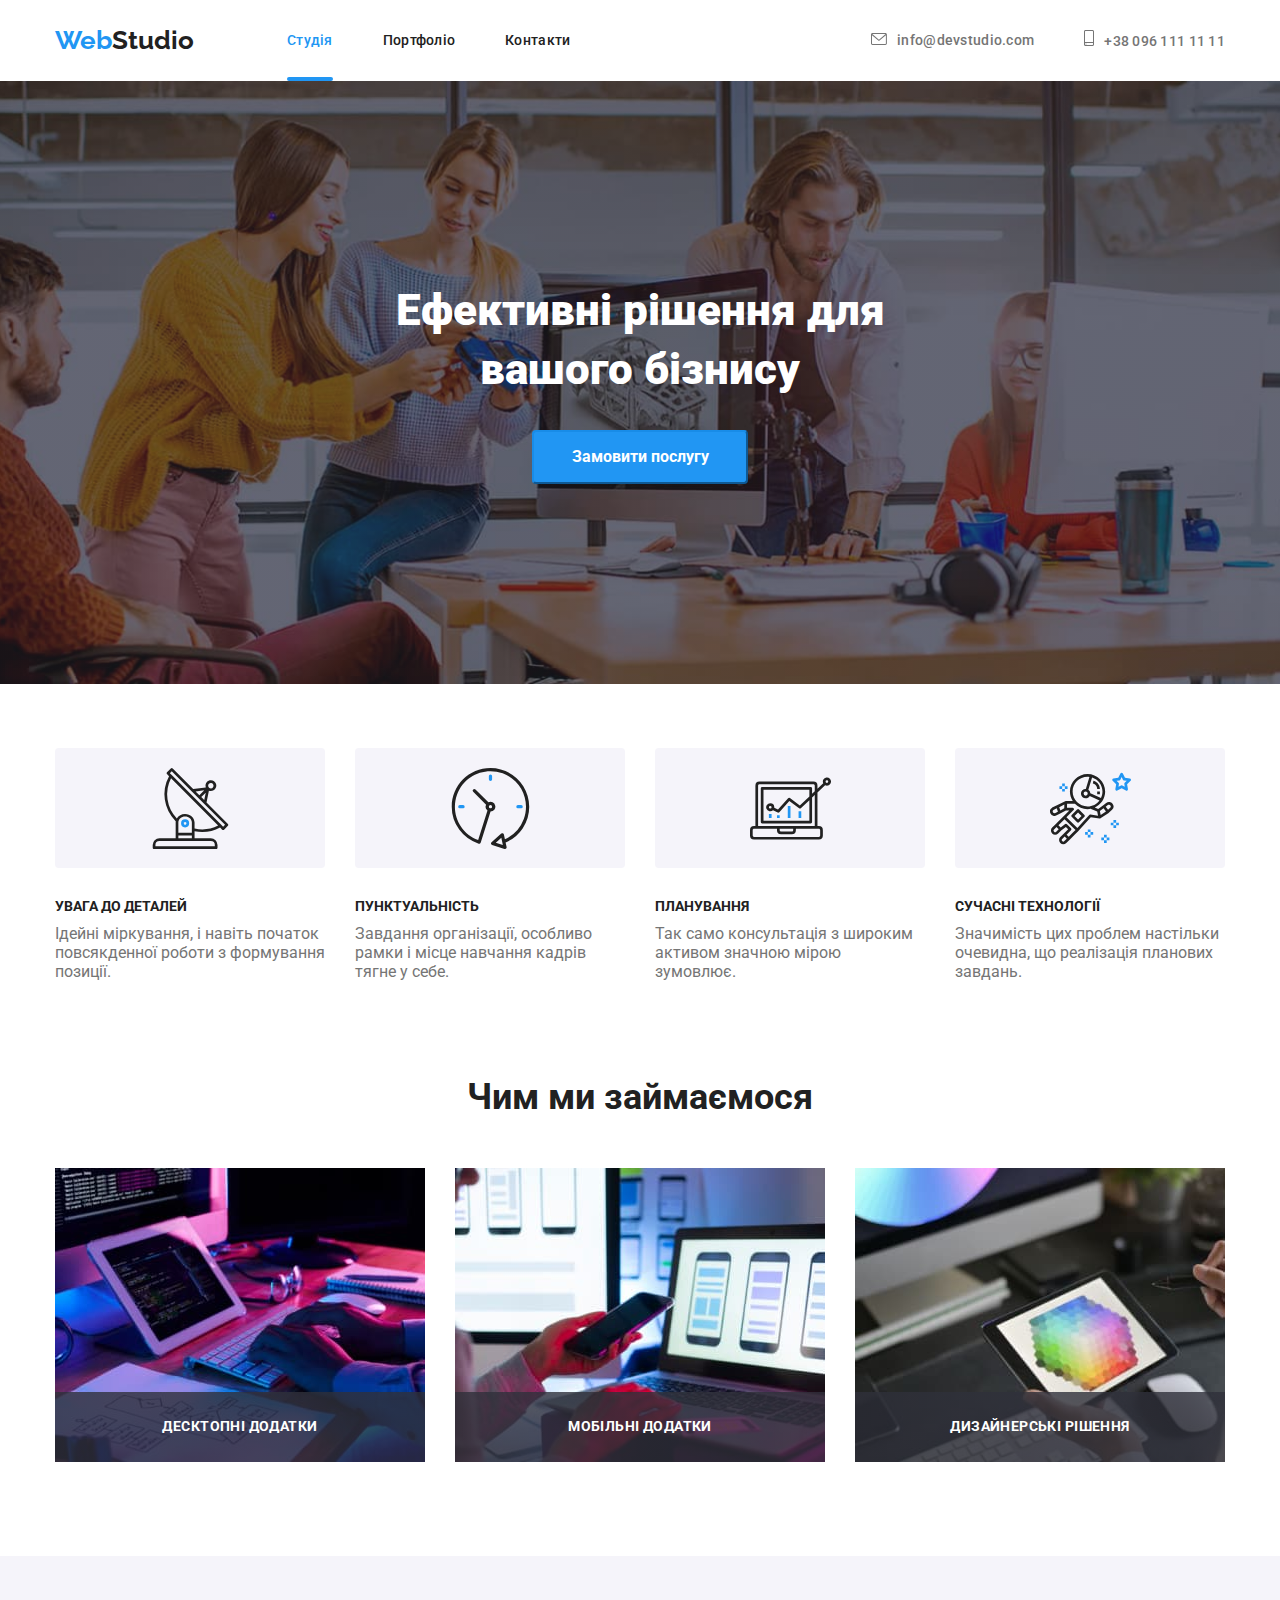
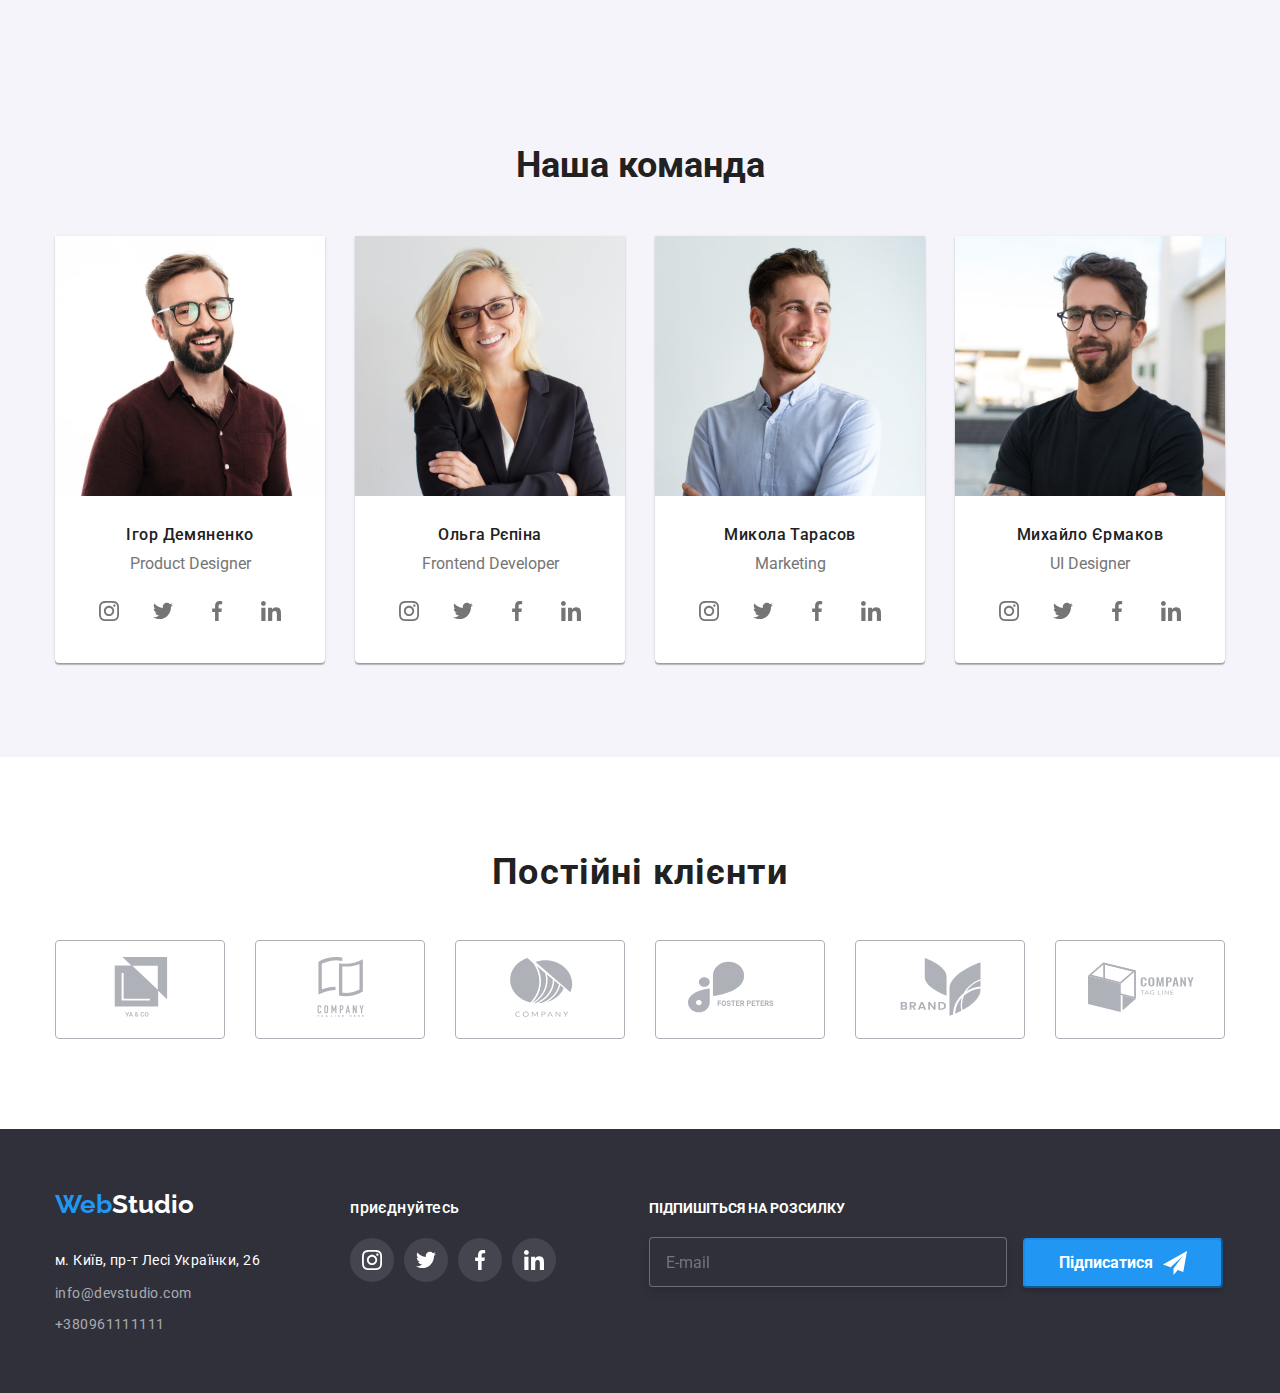
==== index.html @ 78e37d84 "1" ====
<!DOCTYPE html>
<html lang="uk">
<head>
    <meta charset="UTF-8">
    <meta http-equiv="X-UA-Compatible" content="IE=edge">
    <meta name="viewport" content="width=device-width, initial-scale=1.0">
    <title>Document</title>
    <link rel="preconnect" href="https://fonts.googleapis.com">
    <link rel="preconnect" href="https://fonts.gstatic.com" crossorigin>
    <link href="https://fonts.googleapis.com/css2?family=Oleo+Script&family=Raleway:wght@700&family=Roboto:wght@400;500;700;900&display=swap" rel="stylesheet">
    <link rel="stylesheet" href="https://cdnjs.cloudflare.com/ajax/libs/modern-normalize/1.1.0/modern-normalize.min.css">
    <link rel="stylesheet" href="./css/styls.css">
</head>
<body class="body">
    <!--шапка-->    
 <header class="header fonfoto">
     <div class="contarner menu-nav">
        <a href="" class="header-logo link"><span>Web</span>Studio</a>
          <nav class="header-nav">
                
                <ul class="site-nav list ">
                    <li class="item stik"><a href="./index.html" class="header-link link current">Студія</a></li>
                    <li class="item"><a href="./portfolio.html" class="header-link link">Портфоліо</a></li>
                    <li class="item"><a href="./contakte.html" class="header-link link">Контакти</a></li>
                </ul>
          </nav>
          <div class="cont-nav">
                <ul class="aute-nav list">
                    <li class="item"><a href="mailto:info@devstudio.com" class="header-link link">
                        <svg width="16" height="12" class="icons-mail">
                            <use href="./images/icons.svg#icon-list"></use>
                        </svg>info@devstudio.com</a>
                    </li>
                    <li class="item"><a href="tel:+380961111111" class="header-link link">
                        <svg width="10" height="16" class="icons-tel">
                            <use href="./images/icons.svg#icon-smartphone"></use>
                        </svg>+38 096 111 11 11</a>
                    </li>
                </ul> 
         </div>       
      </div> 
 </header>
 <main>
      <!-- hero -->  
     <section class="hero">
          <div class="contarner">    
                <h1 class="title-hero">Ефективні рішення для вашого бізнису</h1>
                <button type=button class="button" data-modal-open>Замовити послугу</button>
            </div>
             
     </section>    
        <!--особливості-->
     <section class="sectio-main">        
            <h2 class="feature-title">Особливості</h2>
            <div class="contarner">
             <ul class="cection list ">
                 <li class="section-wrap">      
                     <h3 class="title-main">УВАГА ДО ДЕТАЛЕЙ</h3>
                     <p class="pri-title">Ідейні міркування, і навіть початок повсякденної роботи з формування позиції.</p>
                 </li>
                 <li class="section-wrap">
                     <h3 class="title-main">ПУНКТУАЛЬНІСТЬ</h3>
                     <p class="pri-title">Завдання організації, особливо рамки і місце навчання кадрів тягне у себе.</p>
                 </li>
                 <li class="section-wrap">
                     <h3 class="title-main">ПЛАНУВАННЯ</h3>
                     <p class="pri-title">Так само консультація з широким активом значною мірою зумовлює.</p>
                 </li>
                  <li class="section-wrap">
                      <h3 class="title-main">СУЧАСНІ ТЕХНОЛОГІЇ</h3>
                      <p class="pri-title">Значимість цих проблем настільки очевидна, що реалізація планових завдань.</p>
                 </li>   
             </ul>
         </div>
      </section> 
        <!--чим ми займаємось--> 
     <section class="section-foto">
          <div class="contarner">
             <h2 class="section-title">Чим ми займаємося</h2>
                <ul class="list-ebayt list"> 
                    <li class="ebayt-foto"><img src="./images/img_5.jpg" alt="foto" width="370">
                        <div class="ebayt-cart">                    
                            <div class="label">
                                <p>Десктопні додатки</p>
                            </div> 
                        </div>                
                    </li> 
                    <li class="ebayt-foto"><img src="./images/img_6.jpg" alt="foto" width="370">
                        <div class="ebayt-cart">   
                            <div class="label">
                                <p>Мобільні додатки</p>
                            </div>
                        </div> 
                    </li> 
                    <li class="ebayt-foto"><img src="./images/img_7.jpg" alt="foto" width="370"> 
                        <div class="ebayt-cart">  
                            <div class="label">
                                <p>Дизайнерські рішення</p>
                            </div>
                        </div> 
                    </li>
                </ul>
            </div>      
     </section>
        <!--наша команда-->
     <section class="team">
         <div class="contarner">
               <h2 class="team-title">Наша команда</h2>   
               <ul class="team-list list">
                  <li class="team-cart">
                      <img src="./images/img_4.jpg" alt="foto" width="270">
                      <h3 class="title cart">Ігор Демяненко</h3>
                      <p lang="en" class="pro-title prof">Product Designer</p>
                      <ul class="timse-soc-list">
                            <li class="timse-soc-items">
                                <a href="#" class="timse-soc-link">
                                    <svg width="20" height="20" class="team-soc-icons">
                                     <use href="./images/icons.svg#icon-instagram"></use></svg>
                                </a>
                            </li>
                            <li class="timse-soc-items"><a href="#" class="timse-soc-link">
                                <svg width="20" height="20" class="team-soc-icons">
                                    <use href="./images/icons.svg#icon-twitter"></use>
                                  </svg>
                                 </a>
                           </li>
                            <li class="timse-soc-items"><a href="#" class="timse-soc-link link">
                                <svg width="20" height="20"
                                class="team-soc-icons">
                                    <use href="./images/icons.svg#icon-facebook"></use>
                                </svg>
                            </a></li>
                            <li class="timse-soc-items"><a href="#" class="timse-soc-link link">
                                <svg width="20" height="20"
                                class="team-soc-icons">
                                    <use href="./images/icons.svg#icon-linkedin"></use>
                                </svg>
                            </a></li>
                      </ul>
                  </li>
                   <li class="team-cart">
                       <img src="./images/img_1.jpg " alt="foto" width="270">
                       <h3 class="title cart">Ольга Рєпіна</h3>
                       <p lang="en" class="pro-title prof">Frontend Developer</p>
                       <ul class="timse-soc-list list">
                            <li class="timse-soc-items"><a href="#" class="timse-soc-link link">
                                <svg width="20" height="20" class="team-soc-icons">
                                    <use href="./images/icons.svg#icon-instagram"></use>
                                </svg>
                            </a></li>
                            <li class="timse-soc-items"><a href="#" class="timse-soc-link link">
                                <svg width="20" height="20" class="team-soc-icons">
                                    <use href="./images/icons.svg#icon-twitter"></use>
                                </svg>
                            </a></li>
                            <li class="timse-soc-items"><a href="#" class="timse-soc-link link">
                                <svg width="20" height="20" class="team-soc-icons">
                                    <use href="./images/icons.svg#icon-facebook"></use>
                                </svg>
                            </a></li>
                            <li class="timse-soc-items"><a href="#" class="timse-soc-link link">
                                <svg width="20" height="20" class="team-soc-icons">
                                    <use href="./images/icons.svg#icon-linkedin"></use>
                                </svg>
                            </a></li>
                       </ul> 
                    </li>
                   <li class="team-cart">
                       <img src="./images/img_2.jpg" alt="foto" width="270">
                       <h3 class="title cart">Микола Тарасов</h3>
                       <p lang="en" class="pro-title prof">Marketing</p>
                       <ul class="timse-soc-list list">
                            <li class="timse-soc-items">
                                <a href="#" class="timse-soc-link link">
                                    <svg width="20" height="20" class="team-soc-icons">
                                        <use href="./images/icons.svg#icon-instagram"></use>
                                   </svg>
                               </a>
                            </li>
                            <li class="timse-soc-items"><a href="#" class="timse-soc-link link">
                                <svg width="20" height="20" class="team-soc-icons">
                                    <use href="./images/icons.svg#icon-twitter"></use>
                                </svg>
                            </a></li>
                            <li class="timse-soc-items"><a href="#" class="timse-soc-link link">
                                <svg width="20" height="20" class="team-soc-icons">
                                    <use href="./images/icons.svg#icon-facebook"></use>
                                </svg>
                            </a></li>
                            <li class="timse-soc-items"><a href="#" class="timse-soc-link link">
                                <svg width="20" height="20" class="team-soc-icons">
                                    <use href="./images/icons.svg#icon-linkedin"></use>
                                </svg>
                            </a></li>
                       </ul>
                   </li>   
                   <li class="team-cart">
                       <img src="./images/img_3.jpg " alt="foto" width="270">
                       <h3 class="title cart">Михайло Єрмаков</h3>
                       <p lang="en" class="pro-title prof">UI Designer</p>
                       <ul class="timse-soc-list list">
                            <li class="timse-soc-items"><a href="#" class="timse-soc-link link">
                                <svg width="20" height="20" class="team-soc-icons">
                                    <use href="./images/icons.svg#icon-instagram"></use>
                                </svg>
                            </a></li>
                            <li class="timse-soc-items"><a href="#" class="timse-soc-link link">
                                <svg width="20" height="20" class="team-soc-icons">
                                    <use href="./images/icons.svg#icon-twitter"></use>
                                </svg>
                            </a></li>
                            <li class="timse-soc-items"><a href="#" class="timse-soc-link link">
                                <svg width="20" height="20" class="team-soc-icons">
                                    <use href="./images/icons.svg#icon-facebook"></use>
                                </svg>
                            </a></li>
                            <li class="timse-soc-items">
                                <a href="#" class="timse-soc-link link">
                                   <svg width="20" height="20" class="team-soc-icons">
                                        <use href="./images/icons.svg#icon-linkedin"></use>
                                   </svg>
                                </a>
                            </li>
                        </ul> 
                    </li> 
                </ul> 
            </div>
        </section>
        <section class="kleinc">      
            <div class="contarner"> 
               <h2 class="post-title-klains">Постійні клієнти</h2> 
                <ul class="client-logo">              
                        <li class="kleinc-list">
                          <a href="#" class="kleinc-logo link">
                              <svg width="41" height="47" class="klent-foto">
                                  <use href="./images/icons.svg#icon-group_yandco"></use>
                              </svg>
                          </a>
                      </li>                         
                     <li class="kleinc-list">
                            <a href="" class="kleinc-logo link">
                                <svg width="40" height="52" class="klent-foto">
                                    <use href="./images/icons.svg#icon-group_company"></use>
                                </svg>
                            </a>
                        </li>                  
                    <li class="kleinc-list">
                           <a href="" class="kleinc-logo link">
                               <svg width="44" height="42" class="klent-foto">
                                   <use href="./images/icons.svg#icon-group_compa"></use>
                               </svg>
                           </a>
                       </li>          
                     <li class="kleinc-list">
                            <a href="" class="kleinc-logo link">
                                <svg width="85" height="41" class="klent-foto">
                                    <use href="./images/icons.svg#icon-group_peters"></use>
                                </svg>
                            </a>
                        </li>              
                     <li class="kleinc-list">
                            <a href="" class="kleinc-logo link">
                                <svg width="63" height="46" class="klent-foto">
                                    <use href="./images/icons.svg#icon-group_brand"></use>
                                </svg>
                            </a>
                        </li>              
                      <li class="kleinc-list">
                            <a href="" class="kleinc-logo link">
                              <svg width="94" height="44" class="klent-foto">
                                 <use href="./images/icons.svg#icon-group_tag"></use>
                              </svg>
                            </a>
                    </li>                 
              </ul>
          </div>
      </section>
     
    </main>
 <!--футер-->    
        <footer class="aside">
            <div class="contarner footer-icon-box"> 
                <div class="info-address"> 
                  <a href="" class="aside-logo link"><span>Web</span><span class="studio">Studio</span></a>
                 <address class="info">         
                       <p lang="uk" class="aside-text">м. Київ, пр-т Лесі Українки, 26</p> 
                       <ul class="begin-nav list">   
                         <li class="footr-eml"><a href="mailto:info@devstudio.com" class="asad link">info@devstudio.com</a></li>
                         <li class="footer-tel"><a href="tel:+380961111111" class="asad link">+380961111111</a></li>                    
                        </ul> 
                     </address>              
              </div> 
                 <div class="footr-soc-box">
                     <h3 class="footr-title">приєднуйтесь</h3>
                     <ul class="footr-soc-list">
                          <li class="footr-soc-items"><a href="#" class="footr-soc-link link">
                              <svg width="20" height="20" class="footr-soc-icons">
                                 <use href="./images/icons.svg#icon-instagram"></use>
                             </svg>
                         </a></li>
                         <li class="footr-soc-items"><a href="#" class="footr-soc-link link">
                                 <svg width="20" height="20" class="footr-soc-icons">
                               <use href="./images/icons.svg#icon-twitter"></use>
                              </svg>
                         </a></li>
                         <li class="footr-soc-items"><a href="#" class="footr-soc-link link">
                             <svg width="20" height="20" class="footr-soc-icons">
                                 <use href="./images/icons.svg#icon-facebook"></use>
                             </svg>
                         </a></li>
                         <li class="footr-soc-items"><a href="#" class="footr-soc-link link">
                            <svg width="20" height="20" class="footr-soc-icons">
                                 <use href="./images/icons.svg#icon-linkedin"></use>
                             </svg>
                         </a></li>
                     </ul>    
                 </div>
                 <div class="footr-form">
                    <h3 class="footr-form-title">Підпишіться на розсилку</h3>       
                        <form>
                            <input class="form-input-footr" type="email" name="email" placeholder="E-mail">
                            <button class="sub-form-footr" type="submit">Підписатися
                                <svg width="24" height="24" class="modal-footr">
                                    <use href="./images/icons.svg#icon-icon-send"></use>
                                </svg>
                            </button>
                        </form>
                 </div>                
            </div>
        </footer>
        <div class="backdrop is-hidden" data-modal>
            <div class="modal">
                <button class="modal-but" data-modal-close >
                    <svg width="18" height="18" class="modal-of">
                        <use href="./images/icons.svg#icon-close-black"></use>
                    </svg>
                </button>
                 <h2 class="form-title">Залиште свої дані, ми вам передзвонимо</h2> 
                <form class="form">
                    <!-- <div class="forma"> -->
                    <div class="form-field">
                        <label for="neme" class="form-label">Ім'я</label>
                        <input class="form-input" type="text" name="user-nem" id="neme">
                        <svg width="18" height="18" class="modal-form">
                            <use href="./images/icons.svg#icon-person-black-18dp-1"></use>
                        </svg>
                    </div>
                    <div class="form-field">   
                        <label for="fone" class="form-label">Тклефон</label>
                        <input class="form-input" type="tel" name="tel" id="fone">
                        <svg width="18" height="18" class="modal-form">
                            <use href="./images/icons.svg#icon-phone-black-18dp-1-1"></use>
                        </svg>
                    </div>
                    <div class="form-field">                
                        <label for="gmail" class="form-label">Пошта</label>
                        <input class="form-input" type="email" name="tel" id="gmail">
                        <svg width="18" height="18" class="modal-form">
                            <use href="./images/icons.svg#icon-list"></use>
                        </svg>
                    </div>
                    <div class="form-field">
                        <label class="form-coment" for="comment">Коментар</label>
                        <textarea class="textar" name="comment" id="comment" placeholder="Введіть текст" rows="6"></textarea>
                    </div>
                    <div class="form-chek">
                        <label class="form-dok" for="form-dok">
                            <input class="checkbox" type="checkbox" name="tops" value="form-dok"id="form-dok">
                            <svg width="16" height="15" class="modal-chek">
                                <use href="./images/icons.svg#icon-Vector">
                            </svg>
                            Погоджуюся з розсилкою та приймаю<a href="#" class="contrakte">Умови договору</a>
                        </label> 
                    </div>
                    <button class="bat-form" type="submit">Відправити</button>
                </form>                        
            </div>
        </div>    
      <script src="./js/modal.js"></script> 
</body>
</html>
---- css/styls.css ----
/* основний колір тексту color: #212121;
 */
/* не основний колір тексту color: #757575; */
/* колір тексту в шапці color: #FFFFFF; */
/* колір фону background: #F5F5F5; */
/* колір ефекту color: #2196F3;
 */
/* колір фону хедер і футер background: #2F303A; */
/* боді */
html {
  box-sizing: border-box;
}
*,
*::before,
*::after {
  box-sizing: inherit;
}

p,
h1,
h2,
h3,
h4,
h5,
h6 {
  margin: 0px;
}

textarea {
  resize: none;
}

img {
  display: block;
}

a {
  text-decoration: none;
}

ul {
  list-style: none;
  padding-left: 0px;
  margin: 0px;
}

.contarner {
  width: 1200px;
  padding: 0px 15px;
  margin: 0 auto;
}

:root {
  --boxs-hedo-colorone: 0px 1px 1px rgba(0, 0, 0, 0.12),
    0px 4px 4px rgba(0, 0, 0, 0.06), 1px 4px 6px rgba(0, 0, 0, 0.16);
  --cart-fon-color: #eeeeee;
  --line-heder-color: #ececec;
  --primary-text-color: #757575;
  --titl-text-color: #212121;
  --fon-section-color: #2f303a;
  --accent-color: #2196f3;
  --bt-accent-color: #188ce8;
  --futer-text-color: #ffffff;
  --fon-body-color: #ffffff;
  --tem-fon-color: #f5f4fa;
  --hero-fon-color: #ffffff;
  --futer-link-color: rgba(255, 255, 255, 0.6);
  --box-shadow-color: 0px 3px 1px rgba(0, 0, 0, 0.1),
    0px 1px 2px rgba(0, 0, 0, 0.08), 0px 2px 2px rgba(0, 0, 0, 0.12);
  --button-title-color: 0px 4px 4px rgba(0, 0, 0, 0.15);
}

body {
  font-family: "Roboto", "Raleway", Arial, Helvetica, sans-serif;
  background-color: var(--fon-body-color);
  color: var(--primary-text-color);
}

/* хедер mein-nav--------------*/

.header .fonfoto {
  border: 1px solid #ececec;
}
/* logo */

.header-logo.link {
  margin-right: 93px;
  font-family: "Raleway";
  font-weight: 700;
  font-size: 26px;
  line-height: 1.2;
  color: var(--titl-text-color);
  align-items: center;
  margin-top: 25px;
  margin-bottom: 24px;
}

span {
  color: var(--accent-color);
}

.header > .contarner {
  display: flex;
  justify-content: center;
  align-items: center;
}

.header-nav {
  display: flex;
  justify-content: center;
  align-items: center;
}

.header-link.link {
  display: block;
  font-style: normal;
  text-align: center;
  font-weight: 500;
  font-size: 14px;
  line-height: 1.33;
  letter-spacing: 0.02em;
  color: var(--titl-text-color);
  align-items: center;
}

.header.portfo {
  background-color: #ffffff;
  border-bottom: 1px solid #ececec;
}

/* site nav */

.site-nav.list {
  display: flex;
}

.site-nav .item {
  padding-top: 31px;
  padding-bottom: 31px;
  position: relative;
}

.site-nav .item + .item {
  margin-left: 50px;
}

.site-nav .link {
  color: var(--titl-text-color);
  transition: color 250ms cubic-bezier(0.4, 0, 0.2, 1);
}

.site-nav .link:hover,
.site-nav .link:focus {
  color: var(--accent-color);
}

.site-nav.list .link.current {
  color: var(--accent-color);
}

.header-link.current::after {
  position: absolute;

  content: "";
  width: 100%;

  height: 4px;
  left: 0;
  bottom: 0;
  border-radius: 2px;
  background: var(--accent-color);
  /* margin-bottom: -30px; */
}

.menu-nav .aute-nav {
  display: flex;
  align-items: center;
}

.cont-nav {
  display: flex;
  margin-left: auto;
}

.aute-nav .item {
  display: block;
}

.aute-nav.list .item + .item {
  margin-left: 50px;
}
.aute-nav .list {
  display: flex;
  justify-content: center;
  align-items: center;
}

.icons-mail,
.icons-tel {
  fill: currentColor;
  margin-right: 10px;
}

.aute-nav .link {
  color: var(--primary-text-color);
  transition: color 250ms cubic-bezier(0.4, 0, 0.2, 1);
}
.aute-nav .link:hover,
.aute-nav .link:focus {
  color: var(--accent-color);
}

/* hero */
.hero {
  text-align: center;
  background-image: linear-gradient(
      to right,
      rgba(47, 48, 58, 0.4),
      rgba(47, 48, 58, 0.4)
    ),
    url("../images/img_fon.jpg");
  background-repeat: no-repeat;
  background-position: center;
  background-size: cover;
  background-color: #c4c4c4;

  max-width: 1600px;
  margin: 0px auto;
}
/* модальне вікно */
.backdrop {
  position: fixed;
  top: 0;
  left: 0;
  width: 100%;
  height: 100%;
  background-color: rgba(0, 0, 0, 0.2);
  transition: 250ms cubic-bezier(0.4, 0, 0.2, 1);
}
.backdrop.is-hidden {
  opacity: 0;
  visibility: hidden;
  pointer-events: none;
  transition: 250ms cubic-bezier(0.4, 0, 0.2, 1);
}

.modal-but {
  display: flex;
  align-items: center;
  justify-content: center;
  width: 30px;
  height: 30px;
  left: 0;
  right: 0;

  margin-top: 14px;
  margin-right: 14px;
  margin-left: auto;
  border: 1px solid #afb1b8;
  border-radius: 50%;
  cursor: pointer;
  background-color: #ffffff;
  padding: 0;
  transition: background 250ms cubic-bezier(0.4, 0, 0.2, 1),
    border 250ms cubic-bezier(0.4, 0, 0.2, 1),
    fill 250ms cubic-bezier(0.4, 0, 0.2, 1);
}

.modal-but:hover .modal-of {
  fill: #188ce8;
}

.modal {
  position: absolute;
  top: 50%;
  left: 50%;
  transform: translate(-50%, -50%) scale(1) rotate(0);
  width: 530px;
  height: 580px;
  background: #ffffff;
  box-shadow: 0px 1px 3px rgba(0, 0, 0, 0.12), 0px 1px 1px rgba(0, 0, 0, 0.14),
    0px 2px 1px rgba(0, 0, 0, 0.2);
  border-radius: 4px;
  transition: transform 250ms cubic-bezier(0.4, 0, 0.2, 1);
}

.backdrop.is-hidden .modal {
  transform: translate(-50%, -50%) scale(0) rotate(180deg);
  transition: transform 250ms cubic-bezier(0.4, 0, 0.2, 1);
}

.hero-main {
  display: inline-block;
  text-align: center;
}

.title-hero {
  margin: auto;
  max-width: 500px;
  padding-top: 200px;
  margin-bottom: 30px;
  font-weight: 900;
  font-size: 44px;
  line-height: 1.36;
  text-align: center;
  color: var(--futer-text-color);
}

.hero .button {
  padding: 10px 32px;
  display: inline-block;
  margin: 0 auto;
  margin-bottom: 200px;
  min-width: 216px;

  font-family: inherit;
  font-weight: 700;
  font-size: 16px;
  line-height: 1.88;

  cursor: pointer;
  background: var(--accent-color);

  border-radius: 4px;
  border-color: var(--bt-accent-color);
  color: var(--fon-body-color);
  transition: background-color 250ms cubic-bezier(0.4, 0, 0.2, 1),
    color 250ms cubic-bezier(0.4, 0, 0.2, 1);
}

.hero .button:hover,
.hero .button:focus {
  background: var(--bt-accent-color);
  border: 2px solid var(--bt-accent-color);
  box-shadow: var(--button-title-color);
}

/* форма модального вікна */

.form-title {
  font-family: "Roboto";
  font-style: normal;
  font-weight: 700;
  font-size: 20px;
  line-height: 1.15;
  text-align: center;
  letter-spacing: 0.03em;
  margin-bottom: 12px;
  color: var(--titl-text-color);
}
.form {
  width: 448px;
  margin-left: auto;
  margin-right: auto;
  font-family: "Roboto";

  font-weight: 400;
  font-size: 12px;
  line-height: 1.16;
  letter-spacing: 0.01em;
  transition: 250ms cubic-bezier(0.4, 0, 0.2, 1);
}

.form-field {
  display: flex;
  flex-direction: column;
  position: relative;
}

.form-input {
  padding: 0;
  margin: 0;
  border: 1px solid rgba(33, 33, 33, 0.2);
  border-radius: 4px;
  outline: none;
  margin-bottom: 10px;
  padding: 12px 42px;
  margin-top: 4px;
}

.form-input:focus {
  border-color: #2196f3;
  transition: background-color 250ms cubic-bezier(0.4, 0, 0.2, 1),
    color 250ms cubic-bezier(0.4, 0, 0.2, 1);
}
.form-input:focus ~ .modal-form {
  fill: #188ce8;
}

.modal-form {
  position: absolute;
  left: 12px;
  bottom: 20px;
}

.form-coment {
  margin-bottom: 4px;
}

.textar {
  padding: 12px 16px;
  margin-bottom: 20px;
  font-family: "Roboto";
  font-style: normal;
  font-weight: 400;
  font-size: 12px;
  line-height: 1.16;
  letter-spacing: 0.01em;
  color: rgba(117, 117, 117, 0.5);
  border: 1px solid rgba(33, 33, 33, 0.2);
  border-radius: 4px;
  transition: background-color 250ms cubic-bezier(0.4, 0, 0.2, 1),
    color 250ms cubic-bezier(0.4, 0, 0.2, 1);
}

.textar:focus {
  outline: none;
  border-color: #188ce8;
}

.form-chek {
  margin-left: 10px;
  margin-bottom: 30px;
  text-align: center;
}

.checkbox {
  appearance: none;
  position: absolute;
  transition: background-color 250ms cubic-bezier(0.4, 0, 0.2, 1),
    color 250ms cubic-bezier(0.4, 0, 0.2, 1);
}

.checkbox:checked + .modal-chek {
  background-color: #188ce8;
  border-color: #188ce8;
  background-origin: content-box;
}

.modal-chek {
  border: 2px solid #212121;
  border-radius: 2px;
  background-color: #ffffff;
  margin-right: 7px;
}

.form-dok {
  display: flex;
  margin: 0 auto;
  align-items: center;
  justify-content: center;
  font-size: 14px;
  line-height: 1.71;
  letter-spacing: 0.03em;
  color: #757575;
}

.bat-form {
  align-items: center;
  font-family: "Roboto";
  font-style: normal;
  font-weight: 700;
  font-size: 16px;
  line-height: 1.88;
  display: flex;
  align-items: center;
  text-align: center;
  letter-spacing: 0.06em;
  color: #ffffff;
  padding: 10px 52px;
  justify-content: center;
  margin: 0 auto;
  margin-bottom: 40px;
  background: #188ce8;
  border-radius: 4px;
  border: none;
  transition: background-color 250ms cubic-bezier(0.4, 0, 0.2, 1),
    color 250ms cubic-bezier(0.4, 0, 0.2, 1);
}

.contrakte {
  font-family: "Roboto";
  font-style: normal;
  font-weight: 400;
  font-size: 14px;
  line-height: 1.71;
  letter-spacing: 0.03em;
  text-decoration-line: underline;
  color: #2196f3;
  margin-left: 7px;
}

.bat-form:hover {
  cursor: pointer;
  background: #188ce8;
  box-shadow: 0px 4px 4px rgba(0, 0, 0, 0.15);
  border-radius: 4px;
  border: 1px solid #188ce8;
}

/* main */

.sectio-main {
  padding-top: 64px;
  padding-bottom: 94px;
}

.cection.list {
  display: flex;

  background-color: #ffffff;
}

.section-wrap::before {
  display: block;
  content: "";
  height: 120px;
  width: 270px;
  background-size: 30%;
  background-repeat: no-repeat;
  background-position: center;
  background-color: #f5f4fa;
  border-radius: 4px;
}

.section-wrap:nth-child(1)::before {
  background-image: url(../images/antenna.svg);
}

.section-wrap:nth-child(2)::before {
  background-image: url(../images/clock.svg);
}

.section-wrap:nth-child(3)::before {
  background-image: url(../images/diagram.svg);
}

.section-wrap:nth-child(4)::before {
  background-image: url(../images/astronaut.svg);
}

.section-wrap:not(:last-child) {
  margin-right: 30px;
}

/* work */

.list-ebayt.list {
  display: flex;
  justify-content: center;
  align-items: center;
  margin-bottom: 94px;
}

.ebayt-foto:not(:last-child) {
  margin-right: 30px;
}

.ebayt-foto {
  width: calc((100%-60px) / 3);
}

.cection-foto {
  padding-bottom: 94px;
}
.ebayt-cart {
  position: relative;
}

.label {
  position: absolute;
  display: flex;
  content: "";
  align-items: center;
  justify-content: center;
  width: 370px;
  height: 70px;
  bottom: 0;
  left: 0;
  font-weight: 700;
  font-size: 14px;
  line-height: 1.14;
  text-align: center;
  letter-spacing: 0.03em;
  text-transform: uppercase;
  background-image: linear-gradient(
    to right,
    rgba(47, 48, 58, 0.8),
    rgba(47, 48, 58, 0.8)
  );
  color: #ffffff;
}

/* <!--наша команда--> */
/* team */

.team {
  background-color: #f5f4fa;
  padding-top: 94px;
  padding-bottom: 94px;
}

.team .team-list {
  display: flex;

  justify-content: center;
  align-items: center;
}

.team-cart:not(:last-child) {
  margin-right: 30px;
}

.team-cart {
  width: calc((100%-90px) / 4);
}

.team-cart {
  box-shadow: 0px 1px 3px rgba(0, 0, 0, 0.12), 0px 1px 1px rgba(0, 0, 0, 0.14),
    0px 2px 1px rgba(0, 0, 0, 0.2);
  border-radius: 0px 0px 4px 4px;
  background-color: #ffffff;
}
.cart {
  padding-top: 30px;
  margin-bottom: 10px;
}

.title.cart {
  display: flex;
  justify-content: center;
  align-items: center;
  font-style: normal;
  font-weight: 500;
  font-size: 16px;
  line-height: 1.18;
  letter-spacing: 0.03em;
}

.pro-title.prof {
  display: flex;
  justify-content: center;
  align-items: center;
  margin-bottom: 16px;
}

/* tiams soc */

.timse-soc-list {
  display: flex;
  justify-content: center;
  align-items: center;
  margin-bottom: 30px;
}

.timse-soc-items {
  width: 44px;
  height: 44px;
}
.pro-title.txt-pro {
  color: #757575;
}

.timse-soc-items:not(:last-child) {
  margin-right: 10px;
}

.timse-soc-link {
  display: flex;
  width: 100%;
  height: 100%;
  background-color: #ffffff;
  border-radius: 50%;
  justify-content: center;
  align-items: center;
  fill: #757575;
  transition: background-color 250ms cubic-bezier(0.4, 0, 0.2, 1),
    color 250ms cubic-bezier(0.4, 0, 0.2, 1),
    fill 250ms cubic-bezier(0.4, 0, 0.2, 1);
}

.timse-soc-icons {
  fill: currentColor;
}

.timse-soc-link:hover,
.timse-soc-link:focus {
  background-color: #2196f3;
  fill: var(--fon-body-color);
  transition: background-color 250ms cubic-bezier(0.4, 0, 0.2, 1),
    color 250ms cubic-bezier(0.4, 0, 0.2, 1),
    fill 250ms cubic-bezier(0.4, 0, 0.2, 1);
}

.timse-soc-items {
  background-position: center;
  display: block;
  justify-content: center;
  align-items: center;
}

.team-title {
  margin-top: 94px;
  margin-bottom: 50px;
  font-weight: 700;
  font-size: 36px;
  line-height: 1.17;
  text-align: center;
  color: var(--titl-text-color);
}

.section-title {
  margin-bottom: 50px;
  font-weight: 700;
  font-size: 36px;
  line-height: 1.17;
  text-align: center;
  color: var(--titl-text-color);
}

.title-main {
  display: block;
  margin-bottom: 10px;
  margin-top: 30px;
  font-weight: 700;
  font-size: 14px;
  line-height: 1.2;
  color: var(--titl-text-color);
  text-align: left;
  background-color: #ffffff;
}

.pri-title {
  display: block;
  font-weight: 400;
  font-size: 16px;
  line-height: 1.18;
  color: var(--primary-text-color);
  text-align: left;
}

/* footer */

.aside {
  background-color: var(--fon-section-color);
}

.aside-logo.link {
  font-family: "Raleway";
  font-weight: 700;
  font-size: 26px;
  line-height: 1.2;
  color: var(--futer-text-color);

  display: inline-block;
  margin-top: 60px;
  margin-bottom: 28px;
  text-align: center;
}

.info-address {
  display: inline-block;
  padding-bottom: 60px;
  padding-right: 20px;
}
.aside-text {
  font-family: "Roboto";
  font-style: normal;
  font-weight: 400;
  font-size: 14px;
  line-height: 16px;

  letter-spacing: 0.03em;

  color: rgba(255, 255, 255, 0.6);
  font-style: normal;
  font-weight: 400;
  font-size: 14px;
  line-height: 1.71;
  color: var(--futer-text-color);

  margin-bottom: 12px;
}
.footr-eml {
  margin-bottom: 12px;
}

.studio {
  color: var(--futer-text-color);
}
.title {
  font-weight: 700;
  font-size: 14px;
  line-height: 1.2;
  color: var(--titl-text-color);
  text-align: center;
}

.begin-nav .link {
  color: var(--futer-text-color);
}
.begin-nav .link:hover,
.begin-nav .link:focus {
  color: var(--accent-color);
}
.begin-nav .link {
  font-weight: 400;
  font-size: 14px;
  line-height: 1.14;
  color: var(--futer-link-color);
  font-family: "Roboto";
  font-style: normal;
  letter-spacing: 0.03em;
}

/* footr form */

.footr-form {
  margin-top: 72px;
  margin-left: 93px;
}

.footr-form-title {
  color: var(--futer-text-color);
  text-decoration: none;
  text-align: left;
  margin-bottom: 20px;
  font-family: "Roboto";
  font-style: normal;
  font-weight: 700;
  font-size: 14px;
  line-height: 1.14;
  text-transform: uppercase;
}

.form-input-footr {
  font-family: "Roboto";
  font-style: normal;
  font-weight: 400;
  font-size: 16px;
  line-height: 1.25;
  color: rgba(255, 255, 255, 0.6);
  width: 358px;
  height: 50px;
  background: #2f303a;
  border: 1px solid rgba(255, 255, 255, 0.3);
  filter: drop-shadow(0px 4px 4px rgba(0, 0, 0, 0.15));
  border-radius: 4px;
  padding-left: 16px;
  display: inline-flex;
  justify-content: center;
  align-items: center;
  outline: none;
  margin-right: 12px;
}

.sub-form-footr {
  width: 200px;
  height: 50px;
  background: var(--accent-color);
  box-shadow: 0px 4px 4px rgba(0, 0, 0, 0.15);
  border-radius: 4px;
  border-color: #188ce8;
  font-family: "Roboto";
  font-style: normal;
  font-weight: 700;
  font-size: 16px;
  line-height: 1.87;
  color: var(--futer-text-color);
  transition: background 250ms cubic-bezier(0.4, 0, 0.2, 1),
  color 250ms cubic-bezier(0.4, 0, 0.2, 1);
  display: inline-flex;
  align-items: center;
  justify-content: center;
  fill: var(--futer-text-color);
}

.modal-footr {
  width: 24px;
  height: 24px;
  margin-left: 10px;
}

/* /* peig portfolio  */

.butn-main {
  padding-top: 94px;
}

.list.portfolio {
  display: flex;
  justify-content: center;
  margin-bottom: 48px;
}

.list.portfolio .btn-list + .btn-list {
  margin-left: 8px;
}

/* buton in portfolio */

.button.listt {
  padding: 6px 22px;
  display: block;
  border: transparent;
  font-family: inherit;
  font-weight: 500;
  font-size: 16px;
  line-height: 1.62;
  cursor: pointer;
  color: var(--titl-text-color);
  background: var(--tem-fon-color);
  border-radius: 4px;
  transition: background-color 250ms cubic-bezier(0.4, 0, 0.2, 1),
    color 250ms cubic-bezier(0.4, 0, 0.2, 1);
}

.button.listt:hover,
.button.listt:focus {
  background: var(--accent-color);
  box-shadow: var(--box-shadow-color);
  border-radius: 4px;
}

/* особливості */

.feature-title {
  position: absolute;
  width: 1px;
  height: 1px;
  margin: -1px;
  border: 0;
  padding: 0;
  white-space: nowrap;
  clip-path: inset(100%);
  clip: rect(0 0 0 0);
  overflow: hidden;
}
/* .galeri-cart { */

.list.galeri {
  display: flex;
  flex-wrap: wrap;
  background-color: #ffffff;
  align-items: center;
}

.galeri-cart {
  width: 370px;
  background: #ffffff;
  margin-right: 30px;
  margin-bottom: 30px;
  box-shadow: var(--box-shadow-colorone);
  box-sizing: border-box;
}
.cart-border {
  background-color: #ffffff;
  border: 1px solid #eeeeee;
}



.galeri-cart.galeri-cart:nth-child(3n) {
  margin-right: 0;
}

.cart-img {
  display: block;
}
.cart-hado {
  text-decoration: none;
}



.galeri-cart.galeri-cart:nth-last-child(-n + 3) {
  margin-bottom: 0;
}

.txt-gal {
  text-align: left;
  margin-top: 20px;
  margin-bottom: 10px;
  margin-left: 24px;
}

.txt-pro {
  color: #757575;
  text-align: left;
  margin-bottom: 20px;
  margin-left: 24px;
}

.butn-main {
  padding-bottom: 94px;
}

.link {
  text-decoration: none;
}

.cart-border {
  position: relative;
  overflow: hidden;
}

.gallery-cart-text {
  display: flex;
  justify-content: center;
  align-items: center;
  position: absolute;

  font-family: "Roboto";
  font-style: normal;
  font-weight: 400;
  font-size: 18px;
  line-height: 1.56;
  text-align: left;
  color: var(--futer-text-color);
  background: rgba(33, 150, 243, 0.9);
  top: 0;
  width: 370px;
  height: 294pxpx;

  padding: 63px 24px;
  transform: translateY(100%);
  transition: transform 250ms ease;
  transition-timing-function: cubic-bezier(0.4, 0, 0.2, 1);
 
}

.cart-hado:hover .gallery-cart-text {
  transform: translateY(0);
}

.cart-hado:focus .gallery-cart-text {
  transform: translateY(0);
}

.galeri-stil {
  border: 1px solid #eeeeee;
}

.cart-hado:hover .galeri-stil {
  box-shadow: 0px 1px 1px rgba(0, 0, 0, 0.12), 0px 4px 4px rgba(0, 0, 0, 0.06),
    1px 4px 6px rgba(0, 0, 0, 0.16);
}

/* klains */

.kleinc {
  padding-top: 94px;
  padding-bottom: 94px;
}

.post-title-klains {
  font-weight: 700;
  font-size: 36px;
  line-height: 1.17;
  letter-spacing: 0.03em;
  font-family: "Roboto";
  color: #212121;
  text-align: center;
  margin-bottom: 50px;
}

.client-logo {
  display: flex;
  align-items: center;
}

.kleinc-list + .kleinc-list {
  margin-left: 30px;
}

.kleinc-list {
  display: flex;

  justify-content: center;
  align-items: center;
  width: 170px;
  height: 92px;
}

.kleinc-logo {
  display: block;
  border: 1px solid #afb1b8;
  border-color: rgba(175, 177, 184, 1);
  border-radius: 4px;
  min-width: 170px;
  min-height: 92px;
  fill: #afb1b8;
  transition: background-color 250ms cubic-bezier(0.4, 0, 0.2, 1),
    color 250ms cubic-bezier(0.4, 0, 0.2, 1),
    fill 250ms cubic-bezier(0.4, 0, 0.2, 1);
}

.kleinc-logo:hover,
.kleinc-logo:focus {
  border: 1px solid #2196f3;
  border-radius: 4px;
  fill: #2196f3;
}
.klent-foto {
  width: 106px;
  height: 60px;
  margin: 16px 32px;
}
/* foto soc */
.footer-soc-box {
  display: block;
}

.asad.link {
  transition: background-color 250ms cubic-bezier(0.4, 0, 0.2, 1),
    color 250ms cubic-bezier(0.4, 0, 0.2, 1),
    fill 250ms cubic-bezier(0.4, 0, 0.2, 1);
}

.footr-soc-list {
  display: flex;
  justify-content: center;
  align-items: center;
}

.footr-title {
  display: inline-block;
  margin-bottom: 20px;
  font-weight: 500;
  font-size: 16px;
  line-height: 1.18;
  letter-spacing: 0.03em;
  color: #ffffff;
  text-align: left;
}
.footr-soc-items {
  width: 44px;
  height: 44px;
}

.footr-soc-items:not(:last-child) {
  margin-right: 10px;
}

.footr-soc-link {
  display: flex;
  width: 100%;
  height: 100%;
  background-color: rgba(255, 255, 255, 0.1);
  border-radius: 50%;
  justify-content: center;
  align-items: center;
  fill: #ffffff;
  transition: background-color 250ms cubic-bezier(0.4, 0, 0.2, 1),
    color 250ms cubic-bezier(0.4, 0, 0.2, 1),
    fill 250ms cubic-bezier(0.4, 0, 0.2, 1);
}

.footr-soc-link:hover,
.footr-soc-link:focus {
  background-color: #2196f3;
}

.footr-soc-items {
  background-position: center;
}
.info-address {
  display: block;
}
.footr-soc-box {
  display: block;
  margin-left: 70px;
  margin-top: 70px;
}
.aside .footer-icon-box {
  display: flex;
}
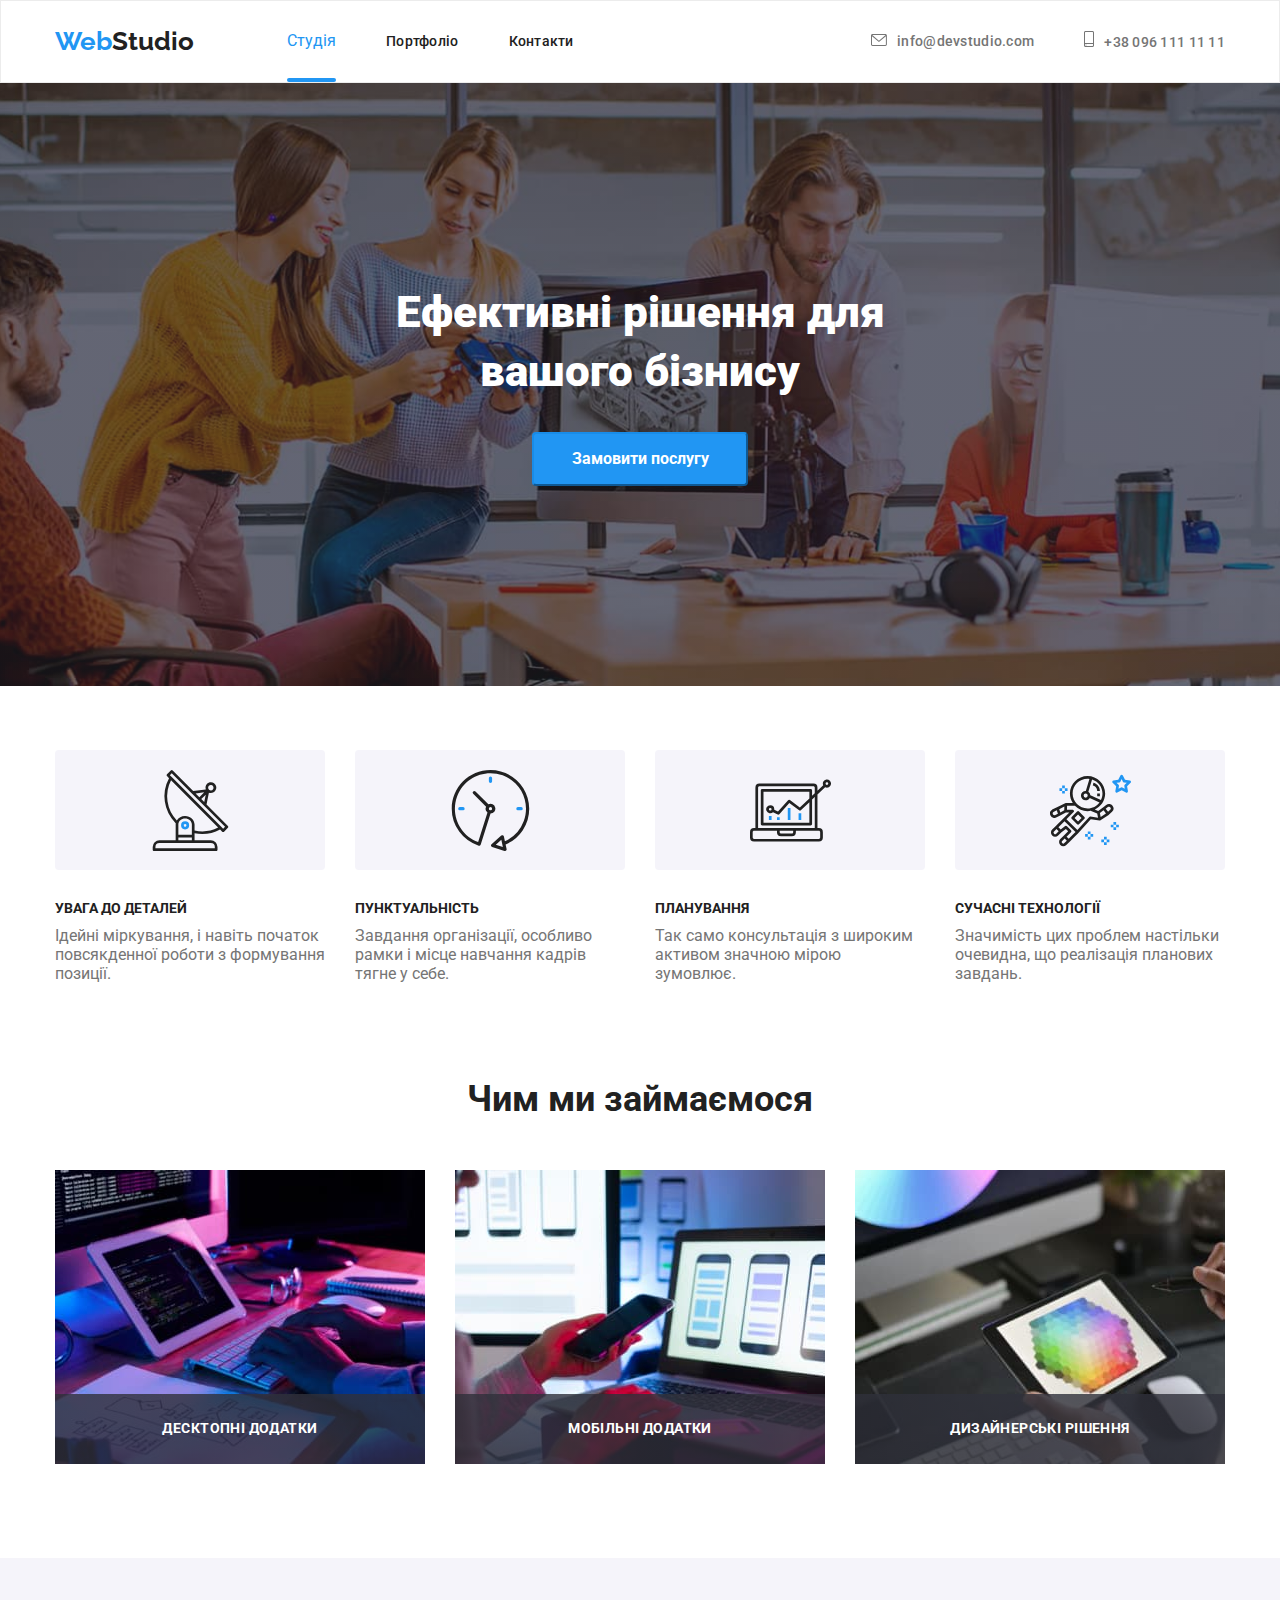
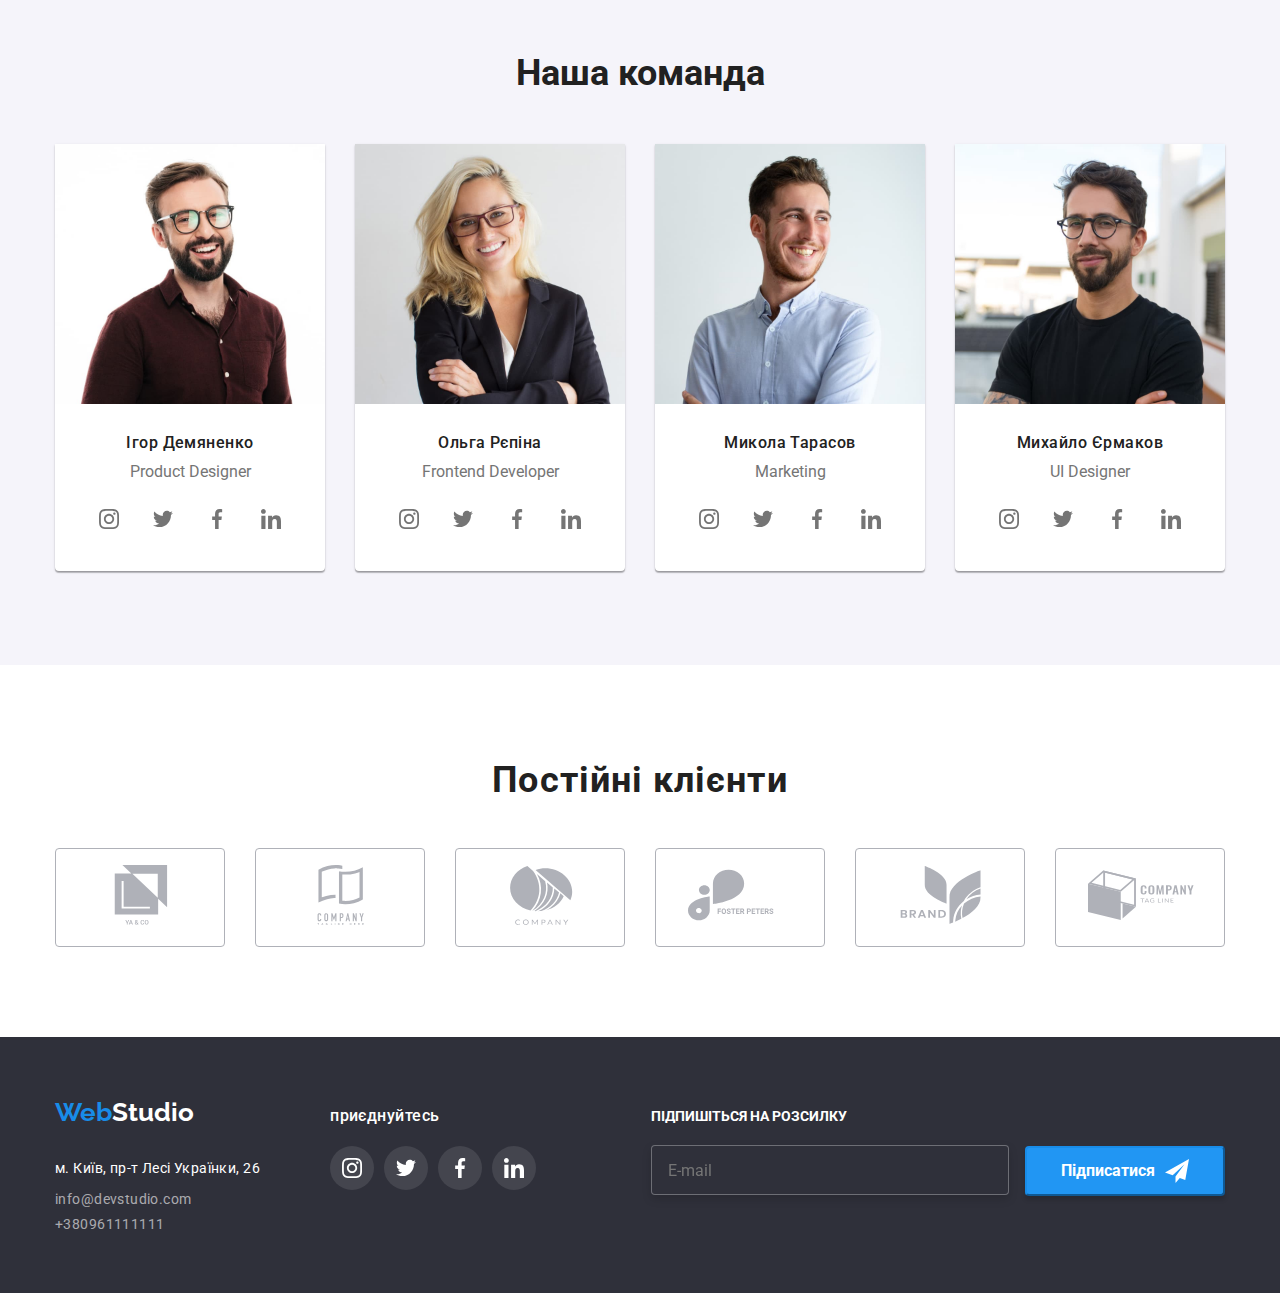
==== commit 74a0fd67: "1-3" ====
--- a/index.html
+++ b/index.html
@@ -13,62 +13,67 @@
 </head>
 <body class="body">
     <!--шапка-->    
- <header class="header fonfoto">
-     <div class="contarner menu-nav">
-        <a href="" class="header-logo link"><span>Web</span>Studio</a>
-          <nav class="header-nav">
+ <header class="header">
+     <div class="contarner">
+        <div class="header__menu-nav menu-nav">
+        <a href="" class="header__logo"><span class="header__styls-logo">Web</span>Studio</a>
+          <nav class="header__nav">
                 
-                <ul class="site-nav list ">
-                    <li class="item stik"><a href="./index.html" class="header-link link current">Студія</a></li>
-                    <li class="item"><a href="./portfolio.html" class="header-link link">Портфоліо</a></li>
-                    <li class="item"><a href="./contakte.html" class="header-link link">Контакти</a></li>
+                <ul class="header__site-nav site-nav">
+                    <li class="site-nav__item stik"><a href="./index.html" class="site-nav__link--current">Студія</a></li>
+                    <li class="site-nav__item"><a href="./portfolio.html" class="site-nav__link">Портфоліо</a></li>
+                    <li class="site-nav__item"><a href="./contakte.html" class="site-nav__link">Контакти</a></li>
                 </ul>
           </nav>
-          <div class="cont-nav">
-                <ul class="aute-nav list">
-                    <li class="item"><a href="mailto:info@devstudio.com" class="header-link link">
-                        <svg width="16" height="12" class="icons-mail">
+          <div class="header__cont-nav cont-nav">
+                <ul class="cont-nav__aute-nav">
+                    <li class="aute-nav__item"><a href="mailto:info@devstudio.com" class="aute-nav__link">
+                        <svg width="16" height="12" class="aute-nav__icons-mail">
                             <use href="./images/icons.svg#icon-list"></use>
                         </svg>info@devstudio.com</a>
                     </li>
-                    <li class="item"><a href="tel:+380961111111" class="header-link link">
-                        <svg width="10" height="16" class="icons-tel">
+                    <li class="aute-nav__item"><a href="tel:+380961111111" class="aute-nav__link">
+                        <svg width="10" height="16" class="aute-nav__icons-tel">
                             <use href="./images/icons.svg#icon-smartphone"></use>
                         </svg>+38 096 111 11 11</a>
                     </li>
                 </ul> 
          </div>       
-      </div> 
+      </div>
+    </div>   
  </header>
  <main>
       <!-- hero -->  
      <section class="hero">
-          <div class="contarner">    
-                <h1 class="title-hero">Ефективні рішення для вашого бізнису</h1>
-                <button type=button class="button" data-modal-open>Замовити послугу</button>
+
+          <div class="contarner">  
+                <div class="hero-main">  
+                    <h1 class="hero-main__title-hero">Ефективні рішення для вашого бізнису</h1>
+                    <button type=button class="hero-main__button" data-modal-open>Замовити послугу</button>
+                </div>
             </div>
              
      </section>    
         <!--особливості-->
      <section class="sectio-main">        
-            <h2 class="feature-title">Особливості</h2>
+            <h2 class="sectio-main__feature-title">Особливості</h2>
             <div class="contarner">
-             <ul class="cection list ">
-                 <li class="section-wrap">      
-                     <h3 class="title-main">УВАГА ДО ДЕТАЛЕЙ</h3>
-                     <p class="pri-title">Ідейні міркування, і навіть початок повсякденної роботи з формування позиції.</p>
+             <ul class="sectio-main__cection-list cection-list">
+                 <li class="cection-list__section-wrap">      
+                     <h3 class="cection-list__title-main">УВАГА ДО ДЕТАЛЕЙ</h3>
+                     <p class="cection-list__pri-title">Ідейні міркування, і навіть початок повсякденної роботи з формування позиції.</p>
                  </li>
-                 <li class="section-wrap">
-                     <h3 class="title-main">ПУНКТУАЛЬНІСТЬ</h3>
-                     <p class="pri-title">Завдання організації, особливо рамки і місце навчання кадрів тягне у себе.</p>
+                 <li class="cection-list__section-wrap">
+                     <h3 class="cection-list__title-main">ПУНКТУАЛЬНІСТЬ</h3>
+                     <p class="cection-list__pri-title">Завдання організації, особливо рамки і місце навчання кадрів тягне у себе.</p>
                  </li>
-                 <li class="section-wrap">
-                     <h3 class="title-main">ПЛАНУВАННЯ</h3>
-                     <p class="pri-title">Так само консультація з широким активом значною мірою зумовлює.</p>
+                 <li class="cection-list__section-wrap">
+                     <h3 class="cection-list__title-main">ПЛАНУВАННЯ</h3>
+                     <p class="cection-list__pri-title">Так само консультація з широким активом значною мірою зумовлює.</p>
                  </li>
-                  <li class="section-wrap">
-                      <h3 class="title-main">СУЧАСНІ ТЕХНОЛОГІЇ</h3>
-                      <p class="pri-title">Значимість цих проблем настільки очевидна, що реалізація планових завдань.</p>
+                  <li class="cection-list__section-wrap">
+                      <h3 class="cection-list__title-main">СУЧАСНІ ТЕХНОЛОГІЇ</h3>
+                      <p class="cection-list__pri-title">Значимість цих проблем настільки очевидна, що реалізація планових завдань.</p>
                  </li>   
              </ul>
          </div>
@@ -76,26 +81,26 @@
         <!--чим ми займаємось--> 
      <section class="section-foto">
           <div class="contarner">
-             <h2 class="section-title">Чим ми займаємося</h2>
-                <ul class="list-ebayt list"> 
-                    <li class="ebayt-foto"><img src="./images/img_5.jpg" alt="foto" width="370">
-                        <div class="ebayt-cart">                    
-                            <div class="label">
-                                <p>Десктопні додатки</p>
+             <h2 class="cection-foto__section-title">Чим ми займаємося</h2>
+                <ul class="cection-foto__list-ebayt list-ebayt"> 
+                    <li class="list-ebayt__ebayt-foto"><img src="./images/img_5.jpg" alt="foto" width="370">
+                        <div class="list-ebayt__ebayt-cart">                    
+                            <div class="list-ebayt__label">
+                                <p class="list-ebayt__label-titl">Десктопні додатки</p>
                             </div> 
                         </div>                
                     </li> 
-                    <li class="ebayt-foto"><img src="./images/img_6.jpg" alt="foto" width="370">
-                        <div class="ebayt-cart">   
-                            <div class="label">
-                                <p>Мобільні додатки</p>
+                    <li class="list-ebayt__ebayt-foto"><img src="./images/img_6.jpg" alt="foto" width="370">
+                        <div class="list-ebayt__ebayt-cart">   
+                            <div class="list-ebayt__label">
+                                <p class="list-ebayt__label-titl">Мобільні додатки</p>
                             </div>
                         </div> 
                     </li> 
-                    <li class="ebayt-foto"><img src="./images/img_7.jpg" alt="foto" width="370"> 
-                        <div class="ebayt-cart">  
-                            <div class="label">
-                                <p>Дизайнерські рішення</p>
+                    <li class="list-ebayt__ebayt-foto"><img src="./images/img_7.jpg" alt="foto" width="370"> 
+                        <div class="list-ebayt__ebayt-cart">  
+                            <div class="list-ebayt__label">
+                                <p class="list-ebayt__label-titl">Дизайнерські рішення</p>
                             </div>
                         </div> 
                     </li>
@@ -105,118 +110,118 @@
         <!--наша команда-->
      <section class="team">
          <div class="contarner">
-               <h2 class="team-title">Наша команда</h2>   
-               <ul class="team-list list">
-                  <li class="team-cart">
+               <h2 class="team__team-title">Наша команда</h2>   
+               <ul class="team-list">
+                  <li class="team-list__team-cart">
                       <img src="./images/img_4.jpg" alt="foto" width="270">
-                      <h3 class="title cart">Ігор Демяненко</h3>
-                      <p lang="en" class="pro-title prof">Product Designer</p>
-                      <ul class="timse-soc-list">
-                            <li class="timse-soc-items">
-                                <a href="#" class="timse-soc-link">
-                                    <svg width="20" height="20" class="team-soc-icons">
+                      <h3 class="team-list__title-cart">Ігор Демяненко</h3>
+                      <p lang="en" class="team-list__pro-title">Product Designer</p>
+                      <ul class="team-list__timse-soc-list">
+                            <li class="team-list__timse-soc-items">
+                                <a href="#" class="team-list__timse-soc-link">
+                                    <svg width="20" height="20" class="team-list__team-soc-icons">
                                      <use href="./images/icons.svg#icon-instagram"></use></svg>
                                 </a>
                             </li>
-                            <li class="timse-soc-items"><a href="#" class="timse-soc-link">
-                                <svg width="20" height="20" class="team-soc-icons">
+                            <li class="team-list__timse-soc-items"><a href="#" class="team-list__timse-soc-link">
+                                <svg width="20" height="20" class="team-list__team-soc-icons">
                                     <use href="./images/icons.svg#icon-twitter"></use>
                                   </svg>
                                  </a>
                            </li>
-                            <li class="timse-soc-items"><a href="#" class="timse-soc-link link">
+                            <li class="team-list__timse-soc-items"><a href="#" class="team-list__timse-soc-link">
                                 <svg width="20" height="20"
-                                class="team-soc-icons">
+                                class="team-list__team-soc-icons">
                                     <use href="./images/icons.svg#icon-facebook"></use>
                                 </svg>
                             </a></li>
-                            <li class="timse-soc-items"><a href="#" class="timse-soc-link link">
+                            <li class="team-list__timse-soc-items"><a href="#" class="team-list__timse-soc-link">
                                 <svg width="20" height="20"
-                                class="team-soc-icons">
+                                class="team-list__team-soc-icons">
                                     <use href="./images/icons.svg#icon-linkedin"></use>
                                 </svg>
                             </a></li>
                       </ul>
                   </li>
-                   <li class="team-cart">
+                   <li class="team-list__team-cart">
                        <img src="./images/img_1.jpg " alt="foto" width="270">
-                       <h3 class="title cart">Ольга Рєпіна</h3>
-                       <p lang="en" class="pro-title prof">Frontend Developer</p>
-                       <ul class="timse-soc-list list">
-                            <li class="timse-soc-items"><a href="#" class="timse-soc-link link">
-                                <svg width="20" height="20" class="team-soc-icons">
+                       <h3 class="team-list__title-cart">Ольга Рєпіна</h3>
+                       <p lang="en" class="team-list__pro-title">Frontend Developer</p>
+                       <ul class="team-list__timse-soc-list">
+                            <li class="team-list__timse-soc-items"><a href="#" class="team-list__timse-soc-link link">
+                                <svg width="20" height="20" class="team-list__team-soc-icons">
                                     <use href="./images/icons.svg#icon-instagram"></use>
                                 </svg>
                             </a></li>
-                            <li class="timse-soc-items"><a href="#" class="timse-soc-link link">
-                                <svg width="20" height="20" class="team-soc-icons">
+                            <li class="team-list__timse-soc-items"><a href="#" class="team-list__timse-soc-link link">
+                                <svg width="20" height="20" class="team-list__team-soc-icons">
                                     <use href="./images/icons.svg#icon-twitter"></use>
                                 </svg>
                             </a></li>
-                            <li class="timse-soc-items"><a href="#" class="timse-soc-link link">
-                                <svg width="20" height="20" class="team-soc-icons">
+                            <li class="team-list__timse-soc-items"><a href="#" class="team-list__timse-soc-link">
+                                <svg width="20" height="20" class="team-list__team-soc-icons">
                                     <use href="./images/icons.svg#icon-facebook"></use>
                                 </svg>
                             </a></li>
-                            <li class="timse-soc-items"><a href="#" class="timse-soc-link link">
-                                <svg width="20" height="20" class="team-soc-icons">
+                            <li class="team-list__timse-soc-items"><a href="#" class="team-list__timse-soc-link">
+                                <svg width="20" height="20" class="team-list__team-soc-icons">
                                     <use href="./images/icons.svg#icon-linkedin"></use>
                                 </svg>
                             </a></li>
                        </ul> 
                     </li>
-                   <li class="team-cart">
+                   <li class="team-list__team-cart">
                        <img src="./images/img_2.jpg" alt="foto" width="270">
-                       <h3 class="title cart">Микола Тарасов</h3>
-                       <p lang="en" class="pro-title prof">Marketing</p>
-                       <ul class="timse-soc-list list">
-                            <li class="timse-soc-items">
-                                <a href="#" class="timse-soc-link link">
-                                    <svg width="20" height="20" class="team-soc-icons">
+                       <h3 class="team-list__title-cart">Микола Тарасов</h3>
+                       <p lang="en" class="team-list__pro-title">Marketing</p>
+                       <ul class="team-list__timse-soc-list">
+                            <li class="team-list__timse-soc-items">
+                                <a href="#" class="team-list__timse-soc-link">
+                                    <svg width="20" height="20" class="team-list__team-soc-icons">
                                         <use href="./images/icons.svg#icon-instagram"></use>
                                    </svg>
                                </a>
                             </li>
-                            <li class="timse-soc-items"><a href="#" class="timse-soc-link link">
+                            <li class="team-list__timse-soc-items"><a href="#" class="team-list__timse-soc-link">
+                                <svg width="20" height="20" class="team-list__team-soc-icons">
+                                    <use href="./images/icons.svg#icon-twitter"></use>
+                                </svg>
+                            </a></li>
+                            <li class="team-list__timse-soc-items"><a href="#" class="team-list__timse-soc-link">
+                                <svg width="20" height="20" class="team-list__team-soc-icons">
+                                    <use href="./images/icons.svg#icon-facebook"></use>
+                                </svg>
+                            </a></li>
+                            <li class="team-list__timse-soc-items"><a href="#" class="team-list__timse-soc-link">
+                                <svg width="20" height="20" class="team-list__team-soc-icons">
+                                    <use href="./images/icons.svg#icon-linkedin"></use>
+                                </svg>
+                            </a></li>
+                       </ul>
+                   </li>   
+                   <li class="team-list__team-cart">
+                       <img src="./images/img_3.jpg " alt="foto" width="270">
+                       <h3 class="team-list__title-cart">Михайло Єрмаков</h3>
+                       <p lang="en" class="team-list__pro-title">UI Designer</p>
+                       <ul class="team-list__timse-soc-list">
+                            <li class="team-list__timse-soc-items"><a href="#" class="team-list__timse-soc-link">
+                                <svg width="20" height="20" class="team-list__team-soc-icons">
+                                    <use href="./images/icons.svg#icon-instagram"></use>
+                                </svg>
+                            </a></li>
+                            <li class="team-list__timse-soc-items"><a href="#" class="team-list__timse-soc-link">
                                 <svg width="20" height="20" class="team-soc-icons">
                                     <use href="./images/icons.svg#icon-twitter"></use>
                                 </svg>
                             </a></li>
-                            <li class="timse-soc-items"><a href="#" class="timse-soc-link link">
-                                <svg width="20" height="20" class="team-soc-icons">
+                            <li class="team-list__timse-soc-items"><a href="#" class="team-list__timse-soc-link">
+                                <svg width="20" height="20" class="team-list__team-soc-icons">
                                     <use href="./images/icons.svg#icon-facebook"></use>
                                 </svg>
                             </a></li>
-                            <li class="timse-soc-items"><a href="#" class="timse-soc-link link">
-                                <svg width="20" height="20" class="team-soc-icons">
-                                    <use href="./images/icons.svg#icon-linkedin"></use>
-                                </svg>
-                            </a></li>
-                       </ul>
-                   </li>   
-                   <li class="team-cart">
-                       <img src="./images/img_3.jpg " alt="foto" width="270">
-                       <h3 class="title cart">Михайло Єрмаков</h3>
-                       <p lang="en" class="pro-title prof">UI Designer</p>
-                       <ul class="timse-soc-list list">
-                            <li class="timse-soc-items"><a href="#" class="timse-soc-link link">
-                                <svg width="20" height="20" class="team-soc-icons">
-                                    <use href="./images/icons.svg#icon-instagram"></use>
-                                </svg>
-                            </a></li>
-                            <li class="timse-soc-items"><a href="#" class="timse-soc-link link">
-                                <svg width="20" height="20" class="team-soc-icons">
-                                    <use href="./images/icons.svg#icon-twitter"></use>
-                                </svg>
-                            </a></li>
-                            <li class="timse-soc-items"><a href="#" class="timse-soc-link link">
-                                <svg width="20" height="20" class="team-soc-icons">
-                                    <use href="./images/icons.svg#icon-facebook"></use>
-                                </svg>
-                            </a></li>
-                            <li class="timse-soc-items">
-                                <a href="#" class="timse-soc-link link">
-                                   <svg width="20" height="20" class="team-soc-icons">
+                            <li class="team-list__timse-soc-items">
+                                <a href="#" class="team-list__timse-soc-link">
+                                   <svg width="20" height="20" class="team-list__team-soc-icons">
                                         <use href="./images/icons.svg#icon-linkedin"></use>
                                    </svg>
                                 </a>
@@ -228,46 +233,46 @@
         </section>
         <section class="kleinc">      
             <div class="contarner"> 
-               <h2 class="post-title-klains">Постійні клієнти</h2> 
-                <ul class="client-logo">              
-                        <li class="kleinc-list">
-                          <a href="#" class="kleinc-logo link">
-                              <svg width="41" height="47" class="klent-foto">
+               <h2 class="kleinc__post-title-klains">Постійні клієнти</h2> 
+                <ul class="kleinc__client-logo client-logo">              
+                        <li class="client-logo__kleinc-list">
+                          <a href="#" class="client-logo__kleinc-logo">
+                              <svg width="41" height="47" class="client-logo__klent-foto">
                                   <use href="./images/icons.svg#icon-group_yandco"></use>
                               </svg>
                           </a>
                       </li>                         
-                     <li class="kleinc-list">
-                            <a href="" class="kleinc-logo link">
-                                <svg width="40" height="52" class="klent-foto">
+                     <li class="client-logo__kleinc-list">
+                            <a href="" class="client-logo__kleinc-logo">
+                                <svg width="40" height="52" class="client-logo__klent-foto">
                                     <use href="./images/icons.svg#icon-group_company"></use>
                                 </svg>
                             </a>
                         </li>                  
-                    <li class="kleinc-list">
-                           <a href="" class="kleinc-logo link">
-                               <svg width="44" height="42" class="klent-foto">
+                    <li class="client-logo__kleinc-list">
+                           <a href="" class="client-logo__kleinc-logo">
+                               <svg width="44" height="42" class="client-logo__klent-foto">
                                    <use href="./images/icons.svg#icon-group_compa"></use>
                                </svg>
                            </a>
                        </li>          
-                     <li class="kleinc-list">
-                            <a href="" class="kleinc-logo link">
-                                <svg width="85" height="41" class="klent-foto">
+                     <li class="client-logo__kleinc-list">
+                            <a href="" class="client-logo__kleinc-logo">
+                                <svg width="85" height="41" class="client-logo__klent-foto">
                                     <use href="./images/icons.svg#icon-group_peters"></use>
                                 </svg>
                             </a>
                         </li>              
-                     <li class="kleinc-list">
-                            <a href="" class="kleinc-logo link">
-                                <svg width="63" height="46" class="klent-foto">
+                     <li class="client-logo__kleinc-list">
+                            <a href="" class="client-logo__kleinc-logo">
+                                <svg width="63" height="46" class="client-logo__klent-foto">
                                     <use href="./images/icons.svg#icon-group_brand"></use>
                                 </svg>
                             </a>
                         </li>              
-                      <li class="kleinc-list">
-                            <a href="" class="kleinc-logo link">
-                              <svg width="94" height="44" class="klent-foto">
+                      <li class="client-logo__kleinc-list">
+                            <a href="" class="client-logo__kleinc-logo">
+                              <svg width="94" height="44" class="client-logo__klent-foto">
                                  <use href="./images/icons.svg#icon-group_tag"></use>
                               </svg>
                             </a>
@@ -279,55 +284,58 @@
     </main>
  <!--футер-->    
         <footer class="aside">
-            <div class="contarner footer-icon-box"> 
-                <div class="info-address"> 
-                  <a href="" class="aside-logo link"><span>Web</span><span class="studio">Studio</span></a>
+            <div class="contarner"> 
+                <div class="footer-icon-box"> 
+                <div class="footer-icon-box__info-address"> 
+                  <a href="" class="info-address__aside-logo"><span class="info-address__footer-logo">Web</span><span class="info-address__studio">Studio</span></a>
                  <address class="info">         
-                       <p lang="uk" class="aside-text">м. Київ, пр-т Лесі Українки, 26</p> 
-                       <ul class="begin-nav list">   
-                         <li class="footr-eml"><a href="mailto:info@devstudio.com" class="asad link">info@devstudio.com</a></li>
-                         <li class="footer-tel"><a href="tel:+380961111111" class="asad link">+380961111111</a></li>                    
+                       <p lang="uk" class="info-address__aside-text">м. Київ, пр-т Лесі Українки, 26</p> 
+                       <ul class="info-address__begin-nav">   
+                         <li class="info-address__footr-eml"><a href="mailto:info@devstudio.com" class="info-address__asad-link">info@devstudio.com</a></li>
+                         <li class="info-address__footer-tel"><a href="tel:+380961111111" class="info-address__asad-link">+380961111111</a></li>                    
                         </ul> 
                      </address>              
               </div> 
                  <div class="footr-soc-box">
-                     <h3 class="footr-title">приєднуйтесь</h3>
-                     <ul class="footr-soc-list">
-                          <li class="footr-soc-items"><a href="#" class="footr-soc-link link">
-                              <svg width="20" height="20" class="footr-soc-icons">
+                     <h3 class="footr-soc-box__footr-title">приєднуйтесь</h3>
+                     <ul class="footr-soc-box__footr-soc-list">
+                          <li class="footr-soc-list__footr-soc-items"><a href="#" class="footr-soc-list__footr-soc-link link">
+                              <svg width="20" height="20" class="footr-soc-list__footr-soc-icons">
                                  <use href="./images/icons.svg#icon-instagram"></use>
                              </svg>
                          </a></li>
-                         <li class="footr-soc-items"><a href="#" class="footr-soc-link link">
-                                 <svg width="20" height="20" class="footr-soc-icons">
+                         <li class="footr-soc-list__footr-soc-items"><a href="#" class="footr-soc-list__footr-soc-link">
+                                 <svg width="20" height="20" class="footr-soc-list__footr-soc-icons">
                                <use href="./images/icons.svg#icon-twitter"></use>
                               </svg>
                          </a></li>
-                         <li class="footr-soc-items"><a href="#" class="footr-soc-link link">
-                             <svg width="20" height="20" class="footr-soc-icons">
+                         <li class="footr-soc-list__footr-soc-items"><a href="#" class="footr-soc-list__footr-soc-link">
+                             <svg width="20" height="20" class="footr-soc-list__footr-soc-icons">
                                  <use href="./images/icons.svg#icon-facebook"></use>
                              </svg>
                          </a></li>
-                         <li class="footr-soc-items"><a href="#" class="footr-soc-link link">
-                            <svg width="20" height="20" class="footr-soc-icons">
+                         <li class="footr-soc-list__footr-soc-items"><a href="#" class="footr-soc-list__footr-soc-link">
+                            <svg width="20" height="20" class="footr-soc-list__footr-soc-icons">
                                  <use href="./images/icons.svg#icon-linkedin"></use>
                              </svg>
                          </a></li>
                      </ul>    
                  </div>
                  <div class="footr-form">
-                    <h3 class="footr-form-title">Підпишіться на розсилку</h3>       
+                    <h3 class="footr-form__footr-form-title">Підпишіться на розсилку</h3>       
                         <form>
-                            <input class="form-input-footr" type="email" name="email" placeholder="E-mail">
-                            <button class="sub-form-footr" type="submit">Підписатися
-                                <svg width="24" height="24" class="modal-footr">
+                            <input class="footr-form__form-input-footr" type="email" name="email" placeholder="E-mail">
+                            <button class="footr-form__sub-form-footr" type="submit">Підписатися
+                                <svg width="24" height="24" class="footr-form__modal-footr">
                                     <use href="./images/icons.svg#icon-icon-send"></use>
                                 </svg>
                             </button>
                         </form>
-                 </div>                
+                 </div>
+                </div>                 
             </div>
         </footer>
+        <!-- модальне вікно -->
         <div class="backdrop is-hidden" data-modal>
             <div class="modal">
                 <button class="modal-but" data-modal-close >
@@ -335,44 +343,44 @@
                         <use href="./images/icons.svg#icon-close-black"></use>
                     </svg>
                 </button>
-                 <h2 class="form-title">Залиште свої дані, ми вам передзвонимо</h2> 
-                <form class="form">
+                 <h2 class="backdrop__form-title">Залиште свої дані, ми вам передзвонимо</h2> 
+                <form class="backdrop__form form">
                     <!-- <div class="forma"> -->
-                    <div class="form-field">
-                        <label for="neme" class="form-label">Ім'я</label>
-                        <input class="form-input" type="text" name="user-nem" id="neme">
-                        <svg width="18" height="18" class="modal-form">
+                    <div class="form__form-field">
+                        <label for="neme" class="form__form-label">Ім'я</label>
+                        <input class="form__form-input" type="text" name="user-nem" id="neme">
+                        <svg width="18" height="18" class="form__modal-form">
                             <use href="./images/icons.svg#icon-person-black-18dp-1"></use>
                         </svg>
                     </div>
-                    <div class="form-field">   
-                        <label for="fone" class="form-label">Тклефон</label>
-                        <input class="form-input" type="tel" name="tel" id="fone">
-                        <svg width="18" height="18" class="modal-form">
+                    <div class="form__form-field">   
+                        <label for="fone" class="form__form-label">Тклефон</label>
+                        <input class="form__form-input" type="tel" name="tel" id="fone">
+                        <svg width="18" height="18" class="form__modal-form">
                             <use href="./images/icons.svg#icon-phone-black-18dp-1-1"></use>
                         </svg>
                     </div>
-                    <div class="form-field">                
-                        <label for="gmail" class="form-label">Пошта</label>
-                        <input class="form-input" type="email" name="tel" id="gmail">
-                        <svg width="18" height="18" class="modal-form">
+                    <div class="form__form-field">                
+                        <label for="gmail" class="form__form-label">Пошта</label>
+                        <input class="form__form-input" type="email" name="tel" id="gmail">
+                        <svg width="18" height="18" class="form__modal-form">
                             <use href="./images/icons.svg#icon-list"></use>
                         </svg>
                     </div>
-                    <div class="form-field">
-                        <label class="form-coment" for="comment">Коментар</label>
-                        <textarea class="textar" name="comment" id="comment" placeholder="Введіть текст" rows="6"></textarea>
-                    </div>
-                    <div class="form-chek">
-                        <label class="form-dok" for="form-dok">
-                            <input class="checkbox" type="checkbox" name="tops" value="form-dok"id="form-dok">
-                            <svg width="16" height="15" class="modal-chek">
+                    <div class="form__form-field">
+                        <label class="form__form-coment" for="comment">Коментар</label>
+                        <textarea class="form__textar" name="comment" id="comment" placeholder="Введіть текст" rows="6"></textarea>
+                    </div>
+                    <div class="form__form-chek">
+                        <label class="form__form-dok" for="form-dok">
+                            <input class="form__checkbox" type="checkbox" name="tops" value="form-dok"id="form-dok">
+                            <svg width="16" height="15" class="form__modal-chek">
                                 <use href="./images/icons.svg#icon-Vector">
                             </svg>
-                            Погоджуюся з розсилкою та приймаю<a href="#" class="contrakte">Умови договору</a>
+                            Погоджуюся з розсилкою та приймаю<a href="#" class="form__contrakte">Умови договору</a>
                         </label> 
                     </div>
-                    <button class="bat-form" type="submit">Відправити</button>
+                    <button class="form__bat-form" type="submit">Відправити</button>
                 </form>                        
             </div>
         </div>    
--- a/css/styls.css
+++ b/css/styls.css
@@ -78,12 +78,12 @@
 
 /* хедер mein-nav--------------*/
 
-.header .fonfoto {
+.header {
   border: 1px solid #ececec;
 }
 /* logo */
 
-.header-logo.link {
+.header__logo {
   margin-right: 93px;
   font-family: "Raleway";
   font-weight: 700;
@@ -95,23 +95,23 @@
   margin-bottom: 24px;
 }
 
-span {
+.header__styls-logo {
   color: var(--accent-color);
 }
 
-.header > .contarner {
-  display: flex;
-  justify-content: center;
-  align-items: center;
-}
-
-.header-nav {
-  display: flex;
-  justify-content: center;
-  align-items: center;
-}
-
-.header-link.link {
+.header__menu-nav {
+  display: flex;
+  justify-content: center;
+  align-items: center;
+}
+
+.header__nav {
+  display: flex;
+  justify-content: center;
+  align-items: center;
+}
+
+.site-nav__link {
   display: block;
   font-style: normal;
   text-align: center;
@@ -123,42 +123,42 @@
   align-items: center;
 }
 
-.header.portfo {
-  background-color: #ffffff;
-  border-bottom: 1px solid #ececec;
-}
+/* .header.portfo { */
+  /* background-color: #ffffff; */
+  /* border-bottom: 1px solid #ececec; */
+/* } */
 
 /* site nav */
 
-.site-nav.list {
-  display: flex;
-}
-
-.site-nav .item {
+.header__site-nav {
+  display: flex;
+}
+
+.site-nav__item {
   padding-top: 31px;
   padding-bottom: 31px;
   position: relative;
 }
 
-.site-nav .item + .item {
+.site-nav__item + .site-nav__item {
   margin-left: 50px;
 }
 
-.site-nav .link {
+.site-nav__link {
   color: var(--titl-text-color);
   transition: color 250ms cubic-bezier(0.4, 0, 0.2, 1);
 }
 
-.site-nav .link:hover,
-.site-nav .link:focus {
+.site-nav__link:hover,
+.site-nav__link:focus {
   color: var(--accent-color);
 }
 
-.site-nav.list .link.current {
+.site-nav__link--current {
   color: var(--accent-color);
 }
 
-.header-link.current::after {
+.site-nav__link--current::after {
   position: absolute;
 
   content: "";
@@ -172,21 +172,36 @@
   /* margin-bottom: -30px; */
 }
 
-.menu-nav .aute-nav {
-  display: flex;
-  align-items: center;
-}
-
-.cont-nav {
+
+
+.header__cont-nav {
   display: flex;
   margin-left: auto;
 }
 
-.aute-nav .item {
+.cont-nav__aute-nav {
+  display: flex;
+  align-items: center;
+  font-style: normal;
+  text-align: center;
+  font-weight: 500;
+  font-size: 14px;
+  line-height: 1.33;
+  letter-spacing: 0.02em;
+  color: var(--titl-text-color);
+  align-items: center;
+}
+
+.aute-nav__link {
+  color: var(--titl-text-color);
+  transition: color 250ms cubic-bezier(0.4, 0, 0.2, 1);
+}
+
+.aute-nav__item {
   display: block;
 }
 
-.aute-nav.list .item + .item {
+.aute-nav__item + .aute-nav__item {
   margin-left: 50px;
 }
 .aute-nav .list {
@@ -195,18 +210,18 @@
   align-items: center;
 }
 
-.icons-mail,
-.icons-tel {
+.aute-nav__icons-mail,
+.aute-nav__icons-tel {
   fill: currentColor;
   margin-right: 10px;
 }
 
-.aute-nav .link {
+.aute-nav__link {
   color: var(--primary-text-color);
   transition: color 250ms cubic-bezier(0.4, 0, 0.2, 1);
 }
-.aute-nav .link:hover,
-.aute-nav .link:focus {
+.aute-nav__link:hover,
+.aute-nav__link:focus {
   color: var(--accent-color);
 }
 
@@ -226,6 +241,53 @@
 
   max-width: 1600px;
   margin: 0px auto;
+}
+
+
+.hero-main {
+  display: inline-block;
+  text-align: center;
+}
+
+.hero-main__title-hero {
+  margin: auto;
+  max-width: 500px;
+  padding-top: 200px;
+  margin-bottom: 30px;
+  font-weight: 900;
+  font-size: 44px;
+  line-height: 1.36;
+  text-align: center;
+  color: var(--futer-text-color);
+}
+
+.hero-main__button {
+  padding: 10px 32px;
+  display: inline-block;
+  margin: 0 auto;
+  margin-bottom: 200px;
+  min-width: 216px;
+
+  font-family: inherit;
+  font-weight: 700;
+  font-size: 16px;
+  line-height: 1.88;
+
+  cursor: pointer;
+  background: var(--accent-color);
+
+  border-radius: 4px;
+  border-color: var(--bt-accent-color);
+  color: var(--fon-body-color);
+  transition: background-color 250ms cubic-bezier(0.4, 0, 0.2, 1),
+    color 250ms cubic-bezier(0.4, 0, 0.2, 1);
+}
+
+.hero-main__button:hover,
+.hero-main__button:focus {
+  background: var(--bt-accent-color);
+  border: 2px solid var(--bt-accent-color);
+  box-shadow: var(--button-title-color);
 }
 /* модальне вікно */
 .backdrop {
@@ -284,60 +346,14 @@
   transition: transform 250ms cubic-bezier(0.4, 0, 0.2, 1);
 }
 
-.backdrop.is-hidden .modal {
+.backdrop .is-hidden .modal {
   transform: translate(-50%, -50%) scale(0) rotate(180deg);
   transition: transform 250ms cubic-bezier(0.4, 0, 0.2, 1);
 }
 
-.hero-main {
-  display: inline-block;
-  text-align: center;
-}
-
-.title-hero {
-  margin: auto;
-  max-width: 500px;
-  padding-top: 200px;
-  margin-bottom: 30px;
-  font-weight: 900;
-  font-size: 44px;
-  line-height: 1.36;
-  text-align: center;
-  color: var(--futer-text-color);
-}
-
-.hero .button {
-  padding: 10px 32px;
-  display: inline-block;
-  margin: 0 auto;
-  margin-bottom: 200px;
-  min-width: 216px;
-
-  font-family: inherit;
-  font-weight: 700;
-  font-size: 16px;
-  line-height: 1.88;
-
-  cursor: pointer;
-  background: var(--accent-color);
-
-  border-radius: 4px;
-  border-color: var(--bt-accent-color);
-  color: var(--fon-body-color);
-  transition: background-color 250ms cubic-bezier(0.4, 0, 0.2, 1),
-    color 250ms cubic-bezier(0.4, 0, 0.2, 1);
-}
-
-.hero .button:hover,
-.hero .button:focus {
-  background: var(--bt-accent-color);
-  border: 2px solid var(--bt-accent-color);
-  box-shadow: var(--button-title-color);
-}
-
 /* форма модального вікна */
 
-.form-title {
+.backdrop__form-title {
   font-family: "Roboto";
   font-style: normal;
   font-weight: 700;
@@ -361,13 +377,13 @@
   transition: 250ms cubic-bezier(0.4, 0, 0.2, 1);
 }
 
-.form-field {
+.form__form-field {
   display: flex;
   flex-direction: column;
   position: relative;
 }
 
-.form-input {
+.form__form-input {
   padding: 0;
   margin: 0;
   border: 1px solid rgba(33, 33, 33, 0.2);
@@ -378,26 +394,26 @@
   margin-top: 4px;
 }
 
-.form-input:focus {
+.form__form-input:focus {
   border-color: #2196f3;
   transition: background-color 250ms cubic-bezier(0.4, 0, 0.2, 1),
     color 250ms cubic-bezier(0.4, 0, 0.2, 1);
 }
-.form-input:focus ~ .modal-form {
+.form__form-input:focus ~ .form__modal-form {
   fill: #188ce8;
 }
 
-.modal-form {
+.form__modal-form {
   position: absolute;
   left: 12px;
   bottom: 20px;
 }
 
-.form-coment {
+.form__form-coment {
   margin-bottom: 4px;
 }
 
-.textar {
+.form__textar {
   padding: 12px 16px;
   margin-bottom: 20px;
   font-family: "Roboto";
@@ -413,38 +429,38 @@
     color 250ms cubic-bezier(0.4, 0, 0.2, 1);
 }
 
-.textar:focus {
+.form__textar:focus {
   outline: none;
   border-color: #188ce8;
 }
 
-.form-chek {
+.form__form-chek {
   margin-left: 10px;
   margin-bottom: 30px;
   text-align: center;
 }
 
-.checkbox {
+.form__checkbox {
   appearance: none;
   position: absolute;
   transition: background-color 250ms cubic-bezier(0.4, 0, 0.2, 1),
     color 250ms cubic-bezier(0.4, 0, 0.2, 1);
 }
 
-.checkbox:checked + .modal-chek {
+.form__checkbox:checked + .form__modal-chek {
   background-color: #188ce8;
   border-color: #188ce8;
   background-origin: content-box;
 }
 
-.modal-chek {
+.form__modal-chek {
   border: 2px solid #212121;
   border-radius: 2px;
   background-color: #ffffff;
   margin-right: 7px;
 }
 
-.form-dok {
+.form__form-dok {
   display: flex;
   margin: 0 auto;
   align-items: center;
@@ -455,7 +471,7 @@
   color: #757575;
 }
 
-.bat-form {
+.form__bat-form {
   align-items: center;
   font-family: "Roboto";
   font-style: normal;
@@ -478,7 +494,7 @@
     color 250ms cubic-bezier(0.4, 0, 0.2, 1);
 }
 
-.contrakte {
+.form__contrakte {
   font-family: "Roboto";
   font-style: normal;
   font-weight: 400;
@@ -490,7 +506,7 @@
   margin-left: 7px;
 }
 
-.bat-form:hover {
+.form__bat-form:hover {
   cursor: pointer;
   background: #188ce8;
   box-shadow: 0px 4px 4px rgba(0, 0, 0, 0.15);
@@ -505,13 +521,28 @@
   padding-bottom: 94px;
 }
 
-.cection.list {
-  display: flex;
-
-  background-color: #ffffff;
-}
-
-.section-wrap::before {
+/* особливості */
+
+.sectio-main__feature-title {
+  position: absolute;
+  width: 1px;
+  height: 1px;
+  margin: -1px;
+  border: 0;
+  padding: 0;
+  white-space: nowrap;
+  clip-path: inset(100%);
+  clip: rect(0 0 0 0);
+  overflow: hidden;
+}
+
+.sectio-main__cection-list {
+  display: flex;
+
+  background-color: var(--hero-fon-color);
+}
+
+.cection-list__section-wrap::before {
   display: block;
   content: "";
   height: 120px;
@@ -523,202 +554,27 @@
   border-radius: 4px;
 }
 
-.section-wrap:nth-child(1)::before {
+.cection-list__section-wrap:nth-child(1)::before {
   background-image: url(../images/antenna.svg);
 }
 
-.section-wrap:nth-child(2)::before {
+.cection-list__section-wrap:nth-child(2)::before {
   background-image: url(../images/clock.svg);
 }
 
-.section-wrap:nth-child(3)::before {
+.cection-list__section-wrap:nth-child(3)::before {
   background-image: url(../images/diagram.svg);
 }
 
-.section-wrap:nth-child(4)::before {
+.cection-list__section-wrap:nth-child(4)::before {
   background-image: url(../images/astronaut.svg);
 }
 
-.section-wrap:not(:last-child) {
+.cection-list__section-wrap:not(:last-child) {
   margin-right: 30px;
 }
 
-/* work */
-
-.list-ebayt.list {
-  display: flex;
-  justify-content: center;
-  align-items: center;
-  margin-bottom: 94px;
-}
-
-.ebayt-foto:not(:last-child) {
-  margin-right: 30px;
-}
-
-.ebayt-foto {
-  width: calc((100%-60px) / 3);
-}
-
-.cection-foto {
-  padding-bottom: 94px;
-}
-.ebayt-cart {
-  position: relative;
-}
-
-.label {
-  position: absolute;
-  display: flex;
-  content: "";
-  align-items: center;
-  justify-content: center;
-  width: 370px;
-  height: 70px;
-  bottom: 0;
-  left: 0;
-  font-weight: 700;
-  font-size: 14px;
-  line-height: 1.14;
-  text-align: center;
-  letter-spacing: 0.03em;
-  text-transform: uppercase;
-  background-image: linear-gradient(
-    to right,
-    rgba(47, 48, 58, 0.8),
-    rgba(47, 48, 58, 0.8)
-  );
-  color: #ffffff;
-}
-
-/* <!--наша команда--> */
-/* team */
-
-.team {
-  background-color: #f5f4fa;
-  padding-top: 94px;
-  padding-bottom: 94px;
-}
-
-.team .team-list {
-  display: flex;
-
-  justify-content: center;
-  align-items: center;
-}
-
-.team-cart:not(:last-child) {
-  margin-right: 30px;
-}
-
-.team-cart {
-  width: calc((100%-90px) / 4);
-}
-
-.team-cart {
-  box-shadow: 0px 1px 3px rgba(0, 0, 0, 0.12), 0px 1px 1px rgba(0, 0, 0, 0.14),
-    0px 2px 1px rgba(0, 0, 0, 0.2);
-  border-radius: 0px 0px 4px 4px;
-  background-color: #ffffff;
-}
-.cart {
-  padding-top: 30px;
-  margin-bottom: 10px;
-}
-
-.title.cart {
-  display: flex;
-  justify-content: center;
-  align-items: center;
-  font-style: normal;
-  font-weight: 500;
-  font-size: 16px;
-  line-height: 1.18;
-  letter-spacing: 0.03em;
-}
-
-.pro-title.prof {
-  display: flex;
-  justify-content: center;
-  align-items: center;
-  margin-bottom: 16px;
-}
-
-/* tiams soc */
-
-.timse-soc-list {
-  display: flex;
-  justify-content: center;
-  align-items: center;
-  margin-bottom: 30px;
-}
-
-.timse-soc-items {
-  width: 44px;
-  height: 44px;
-}
-.pro-title.txt-pro {
-  color: #757575;
-}
-
-.timse-soc-items:not(:last-child) {
-  margin-right: 10px;
-}
-
-.timse-soc-link {
-  display: flex;
-  width: 100%;
-  height: 100%;
-  background-color: #ffffff;
-  border-radius: 50%;
-  justify-content: center;
-  align-items: center;
-  fill: #757575;
-  transition: background-color 250ms cubic-bezier(0.4, 0, 0.2, 1),
-    color 250ms cubic-bezier(0.4, 0, 0.2, 1),
-    fill 250ms cubic-bezier(0.4, 0, 0.2, 1);
-}
-
-.timse-soc-icons {
-  fill: currentColor;
-}
-
-.timse-soc-link:hover,
-.timse-soc-link:focus {
-  background-color: #2196f3;
-  fill: var(--fon-body-color);
-  transition: background-color 250ms cubic-bezier(0.4, 0, 0.2, 1),
-    color 250ms cubic-bezier(0.4, 0, 0.2, 1),
-    fill 250ms cubic-bezier(0.4, 0, 0.2, 1);
-}
-
-.timse-soc-items {
-  background-position: center;
-  display: block;
-  justify-content: center;
-  align-items: center;
-}
-
-.team-title {
-  margin-top: 94px;
-  margin-bottom: 50px;
-  font-weight: 700;
-  font-size: 36px;
-  line-height: 1.17;
-  text-align: center;
-  color: var(--titl-text-color);
-}
-
-.section-title {
-  margin-bottom: 50px;
-  font-weight: 700;
-  font-size: 36px;
-  line-height: 1.17;
-  text-align: center;
-  color: var(--titl-text-color);
-}
-
-.title-main {
+.cection-list__title-main {
   display: block;
   margin-bottom: 10px;
   margin-top: 30px;
@@ -727,10 +583,10 @@
   line-height: 1.2;
   color: var(--titl-text-color);
   text-align: left;
-  background-color: #ffffff;
-}
-
-.pri-title {
+  background-color: var(--hero-fon-color);
+}
+
+.cection-list__pri-title {
   display: block;
   font-weight: 400;
   font-size: 16px;
@@ -739,13 +595,216 @@
   text-align: left;
 }
 
+/* work */
+
+.cection-foto {
+  padding-bottom: 94px;
+}
+
+.cection-foto__section-title {
+  margin-bottom: 50px;
+  font-weight: 700;
+  font-size: 36px;
+  line-height: 1.17;
+  text-align: center;
+  color: var(--titl-text-color);
+}
+
+.cection-foto__list-ebayt {
+  display: flex;
+  justify-content: center;
+  align-items: center;
+  margin-bottom: 94px;
+}
+
+.list-ebayt__ebayt-foto:not(:last-child) {
+  margin-right: 30px;
+}
+
+.list-ebayt__ebayt-foto {
+  width: calc((100%-60px) / 3);
+}
+
+
+.list-ebayt__ebayt-cart {
+  position: relative;
+}
+
+.list-ebayt__label {
+  position: absolute;
+  display: flex;
+  content: "";
+  align-items: center;
+  justify-content: center;
+ 
+  
+  
+}
+
+.list-ebayt__label-titl {
+  position: absolute;
+  display: flex;
+  content: "";
+  align-items: center;
+  justify-content: center;
+  position: absolute;
+  width: 370px;
+  height: 70px;
+  bottom: 0;
+  left: 0;
+  font-weight: 700;
+  font-size: 14px;
+  line-height: 1.14;
+  text-align: center;
+  letter-spacing: 0.03em;
+  text-transform: uppercase;
+  background-image: linear-gradient(
+    to right,
+    rgba(47, 48, 58, 0.8),
+    rgba(47, 48, 58, 0.8)
+  );
+  color: var(--hero-fon-color);
+}
+
+
+
+
+/* <!--наша команда--> */
+/* team */
+
+.team {
+  background-color: #f5f4fa;
+  padding-top: 94px;
+  padding-bottom: 94px;
+}
+
+.team__team-title {
+  
+  margin-bottom: 50px;
+  font-weight: 700;
+  font-size: 36px;
+  line-height: 1.17;
+  text-align: center;
+  color: var(--titl-text-color);
+}
+
+.team-list {
+  display: flex;
+
+  justify-content: center;
+  align-items: center;
+}
+
+.team-list__team-cart:not(:last-child) {
+  margin-right: 30px;
+}
+
+.team-list__team-cart {
+  width: calc((100%-90px) / 4);
+}
+
+.team-list__team-cart {
+  box-shadow: 0px 1px 3px rgba(0, 0, 0, 0.12), 0px 1px 1px rgba(0, 0, 0, 0.14),
+    0px 2px 1px rgba(0, 0, 0, 0.2);
+  border-radius: 0px 0px 4px 4px;
+  background-color: var(--hero-fon-color);
+}
+
+  
+
+
+.team-list__title-cart {
+  display: flex;
+  justify-content: center;
+  align-items: center;
+  font-style: normal;
+  font-weight: 500;
+  font-size: 16px;
+  line-height: 1.18;
+  letter-spacing: 0.03em;
+  padding-top: 30px;
+  margin-bottom: 10px;
+  color: var(--titl-text-color)
+}
+
+.team-list__pro-title {
+  display: flex;
+  justify-content: center;
+  align-items: center;
+  margin-bottom: 16px;
+  text-align: center;
+}
+
+/* tiams soc */
+
+.team-list__timse-soc-list {
+  display: flex;
+  justify-content: center;
+  align-items: center;
+  margin-bottom: 30px;
+}
+
+.team-list__timse-soc-items {
+  width: 44px;
+  height: 44px;
+}
+
+
+.team-list__timse-soc-items:not(:last-child) {
+  margin-right: 10px;
+}
+
+.team-list__timse-soc-link {
+  display: flex;
+  width: 100%;
+  height: 100%;
+  background-color: var(--hero-fon-color);
+  border-radius: 50%;
+  justify-content: center;
+  align-items: center;
+  fill: #757575;
+  transition: background-color 250ms cubic-bezier(0.4, 0, 0.2, 1),
+    color 250ms cubic-bezier(0.4, 0, 0.2, 1),
+    fill 250ms cubic-bezier(0.4, 0, 0.2, 1);
+}
+
+.team-list__timse-soc-icons {
+  fill: currentColor;
+}
+
+.team-list__timse-soc-link:hover,
+.team-list__timse-soc-link:focus {
+  background-color: #2196f3;
+  fill: var(--fon-body-color);
+  transition: background-color 250ms cubic-bezier(0.4, 0, 0.2, 1),
+    color 250ms cubic-bezier(0.4, 0, 0.2, 1),
+    fill 250ms cubic-bezier(0.4, 0, 0.2, 1);
+}
+
+.team-list__timse-soc-items {
+  background-position: center;
+  display: block;
+  justify-content: center;
+  align-items: center;
+}
+
 /* footer */
 
 .aside {
   background-color: var(--fon-section-color);
 }
 
-.aside-logo.link {
+.footer-icon-box {
+  display: flex;
+}
+
+.info-address {
+  display: inline-block;
+  padding-bottom: 60px;
+  padding-right: 20px;
+}
+
+.info-address__aside-logo {
   font-family: "Raleway";
   font-weight: 700;
   font-size: 26px;
@@ -758,12 +817,11 @@
   text-align: center;
 }
 
-.info-address {
-  display: inline-block;
-  padding-bottom: 60px;
-  padding-right: 20px;
-}
-.aside-text {
+.info-address__footer-logo {
+  color: var(--bt-accent-color);
+}
+
+.info-address__aside-text {
   font-family: "Roboto";
   font-style: normal;
   font-weight: 400;
@@ -781,29 +839,35 @@
 
   margin-bottom: 12px;
 }
-.footr-eml {
-  margin-bottom: 12px;
-}
-
-.studio {
+.info-address__footr-eml {
+  margin-bottom: 9px;
+}
+
+.info-address__studio {
   color: var(--futer-text-color);
 }
-.title {
-  font-weight: 700;
-  font-size: 14px;
-  line-height: 1.2;
-  color: var(--titl-text-color);
-  text-align: center;
-}
-
-.begin-nav .link {
-  color: var(--futer-text-color);
-}
-.begin-nav .link:hover,
-.begin-nav .link:focus {
+
+
+
+
+.info-address__begin-nav {
+  margin-bottom: 60px;
+}
+  
+.info-address__asad-link:hover,
+.info-address__asad-link:focus {
   color: var(--accent-color);
 }
-.begin-nav .link {
+
+.info-address__asad-link {
+  color: rgba(255, 255, 255, 0.6);
+  
+  transition: background-color 250ms cubic-bezier(0.4, 0, 0.2, 1),
+    color 250ms cubic-bezier(0.4, 0, 0.2, 1),
+    fill 250ms cubic-bezier(0.4, 0, 0.2, 1);
+}
+
+.info-address__begin-nav {
   font-weight: 400;
   font-size: 14px;
   line-height: 1.14;
@@ -816,11 +880,13 @@
 /* footr form */
 
 .footr-form {
+  display: block;
+  justify-content: center;
   margin-top: 72px;
-  margin-left: 93px;
-}
-
-.footr-form-title {
+  margin-left: auto ;
+}
+
+.footr-form__footr-form-title {
   color: var(--futer-text-color);
   text-decoration: none;
   text-align: left;
@@ -833,7 +899,7 @@
   text-transform: uppercase;
 }
 
-.form-input-footr {
+.footr-form__form-input-footr {
   font-family: "Roboto";
   font-style: normal;
   font-weight: 400;
@@ -854,7 +920,7 @@
   margin-right: 12px;
 }
 
-.sub-form-footr {
+.footr-form__sub-form-footr {
   width: 200px;
   height: 50px;
   background: var(--accent-color);
@@ -875,31 +941,35 @@
   fill: var(--futer-text-color);
 }
 
-.modal-footr {
+.footr-form__modal-footr {
   width: 24px;
   height: 24px;
   margin-left: 10px;
 }
 
-/* /* peig portfolio  */
+/* портфоліо */
+
 
 .butn-main {
   padding-top: 94px;
 }
 
-.list.portfolio {
+.list-portfolio {
   display: flex;
   justify-content: center;
   margin-bottom: 48px;
 }
 
-.list.portfolio .btn-list + .btn-list {
+.list-portfolio__btn-list + .list-portfolio__btn-list {
   margin-left: 8px;
 }
 
+
+
+
 /* buton in portfolio */
 
-.button.listt {
+.list-portfolio__button-listt {
   padding: 6px 22px;
   display: block;
   border: transparent;
@@ -915,30 +985,17 @@
     color 250ms cubic-bezier(0.4, 0, 0.2, 1);
 }
 
-.button.listt:hover,
-.button.listt:focus {
+.list-portfolio__button-listt:hover,
+.list-portfolio__button-listt:focus {
   background: var(--accent-color);
   box-shadow: var(--box-shadow-color);
   border-radius: 4px;
 }
 
-/* особливості */
-
-.feature-title {
-  position: absolute;
-  width: 1px;
-  height: 1px;
-  margin: -1px;
-  border: 0;
-  padding: 0;
-  white-space: nowrap;
-  clip-path: inset(100%);
-  clip: rect(0 0 0 0);
-  overflow: hidden;
-}
+
 /* .galeri-cart { */
 
-.list.galeri {
+.list-galeri {
   display: flex;
   flex-wrap: wrap;
   background-color: #ffffff;
@@ -953,44 +1010,51 @@
   box-shadow: var(--box-shadow-colorone);
   box-sizing: border-box;
 }
-.cart-border {
+.galeri-cart__cart-border {
   background-color: #ffffff;
   border: 1px solid #eeeeee;
 }
 
 
 
-.galeri-cart.galeri-cart:nth-child(3n) {
+.galeri-cart:nth-child(3n) {
   margin-right: 0;
 }
 
-.cart-img {
+.galeri-cart__cart-img {
   display: block;
 }
-.cart-hado {
+.galeri-cart__cart-hado {
   text-decoration: none;
 }
 
 
 
-.galeri-cart.galeri-cart:nth-last-child(-n + 3) {
+.galeri-cart:nth-last-child(-n + 3) {
   margin-bottom: 0;
 }
 
-.txt-gal {
+
+
+.galeri-cart__title-pro {
+  color: #757575;
+  text-align: left;
+  margin-bottom: 20px;
+  margin-left: 24px;
+}
+
+.galeri-cart__title-gal {
+  font-weight: 700;
+  font-size: 14px;
+  line-height: 1.2;
+  color: var(--titl-text-color);
+  text-align: center;
   text-align: left;
   margin-top: 20px;
   margin-bottom: 10px;
   margin-left: 24px;
 }
 
-.txt-pro {
-  color: #757575;
-  text-align: left;
-  margin-bottom: 20px;
-  margin-left: 24px;
-}
-
 .butn-main {
   padding-bottom: 94px;
 }
@@ -999,12 +1063,12 @@
   text-decoration: none;
 }
 
-.cart-border {
+.galeri-cart__cart-border {
   position: relative;
   overflow: hidden;
 }
 
-.gallery-cart-text {
+.galeri-cart__gallery-cart-text {
   display: flex;
   justify-content: center;
   align-items: center;
@@ -1029,19 +1093,23 @@
  
 }
 
-.cart-hado:hover .gallery-cart-text {
+.galeri-cart__cart-hado:hover .galeri-cart__gallery-cart-text {
   transform: translateY(0);
 }
 
-.cart-hado:focus .gallery-cart-text {
+.galeri-cart__title-pro {
+  color: #757575;
+}
+
+.galeri-cart__cart-hado:focus .gallery-cart-text {
   transform: translateY(0);
 }
 
-.galeri-stil {
+.galeri-cart__galeri-stil {
   border: 1px solid #eeeeee;
 }
 
-.cart-hado:hover .galeri-stil {
+.galeri-cart__cart-hado:hover .galeri-cart__galeri-stil {
   box-shadow: 0px 1px 1px rgba(0, 0, 0, 0.12), 0px 4px 4px rgba(0, 0, 0, 0.06),
     1px 4px 6px rgba(0, 0, 0, 0.16);
 }
@@ -1053,7 +1121,7 @@
   padding-bottom: 94px;
 }
 
-.post-title-klains {
+.kleinc__post-title-klains {
   font-weight: 700;
   font-size: 36px;
   line-height: 1.17;
@@ -1069,11 +1137,11 @@
   align-items: center;
 }
 
-.kleinc-list + .kleinc-list {
+.client-logo__kleinc-list + .client-logo__kleinc-list {
   margin-left: 30px;
 }
 
-.kleinc-list {
+.client-logo__kleinc-list {
   display: flex;
 
   justify-content: center;
@@ -1082,7 +1150,7 @@
   height: 92px;
 }
 
-.kleinc-logo {
+.client-logo__kleinc-logo {
   display: block;
   border: 1px solid #afb1b8;
   border-color: rgba(175, 177, 184, 1);
@@ -1095,13 +1163,13 @@
     fill 250ms cubic-bezier(0.4, 0, 0.2, 1);
 }
 
-.kleinc-logo:hover,
-.kleinc-logo:focus {
+.client-logo__kleinc-logo:hover,
+.client-logo__kleinc-logo:focus {
   border: 1px solid #2196f3;
   border-radius: 4px;
   fill: #2196f3;
 }
-.klent-foto {
+.client-logo__klent-foto {
   width: 106px;
   height: 60px;
   margin: 16px 32px;
@@ -1109,21 +1177,20 @@
 /* foto soc */
 .footer-soc-box {
   display: block;
-}
-
-.asad.link {
-  transition: background-color 250ms cubic-bezier(0.4, 0, 0.2, 1),
-    color 250ms cubic-bezier(0.4, 0, 0.2, 1),
-    fill 250ms cubic-bezier(0.4, 0, 0.2, 1);
-}
-
-.footr-soc-list {
-  display: flex;
-  justify-content: center;
-  align-items: center;
-}
-
-.footr-title {
+  
+  
+}
+
+
+
+.footr-soc-box__footr-soc-list {
+  display: flex;
+  justify-content: center;
+  align-items: center;
+  margin-left: 70px;
+}
+
+.footr-soc-box__footr-title {
   display: inline-block;
   margin-bottom: 20px;
   font-weight: 500;
@@ -1132,17 +1199,19 @@
   letter-spacing: 0.03em;
   color: #ffffff;
   text-align: left;
-}
-.footr-soc-items {
+  margin-top: 70px;
+  margin-left: 70px;
+}
+.footr-soc-list__footr-soc-items {
   width: 44px;
   height: 44px;
 }
 
-.footr-soc-items:not(:last-child) {
+.footr-soc-list__footr-soc-items:not(:last-child) {
   margin-right: 10px;
 }
 
-.footr-soc-link {
+.footr-soc-list__footr-soc-link {
   display: flex;
   width: 100%;
   height: 100%;
@@ -1156,22 +1225,16 @@
     fill 250ms cubic-bezier(0.4, 0, 0.2, 1);
 }
 
-.footr-soc-link:hover,
-.footr-soc-link:focus {
+.footr-soc-list__footr-soc-link:hover,
+.footr-soc-list__footr-soc-link:focus {
   background-color: #2196f3;
 }
 
-.footr-soc-items {
+.footr-soc-list__footr-soc-items {
   background-position: center;
 }
-.info-address {
-  display: block;
-}
-.footr-soc-box {
-  display: block;
-  margin-left: 70px;
-  margin-top: 70px;
-}
-.aside .footer-icon-box {
-  display: flex;
-}
+
+
+  
+
+
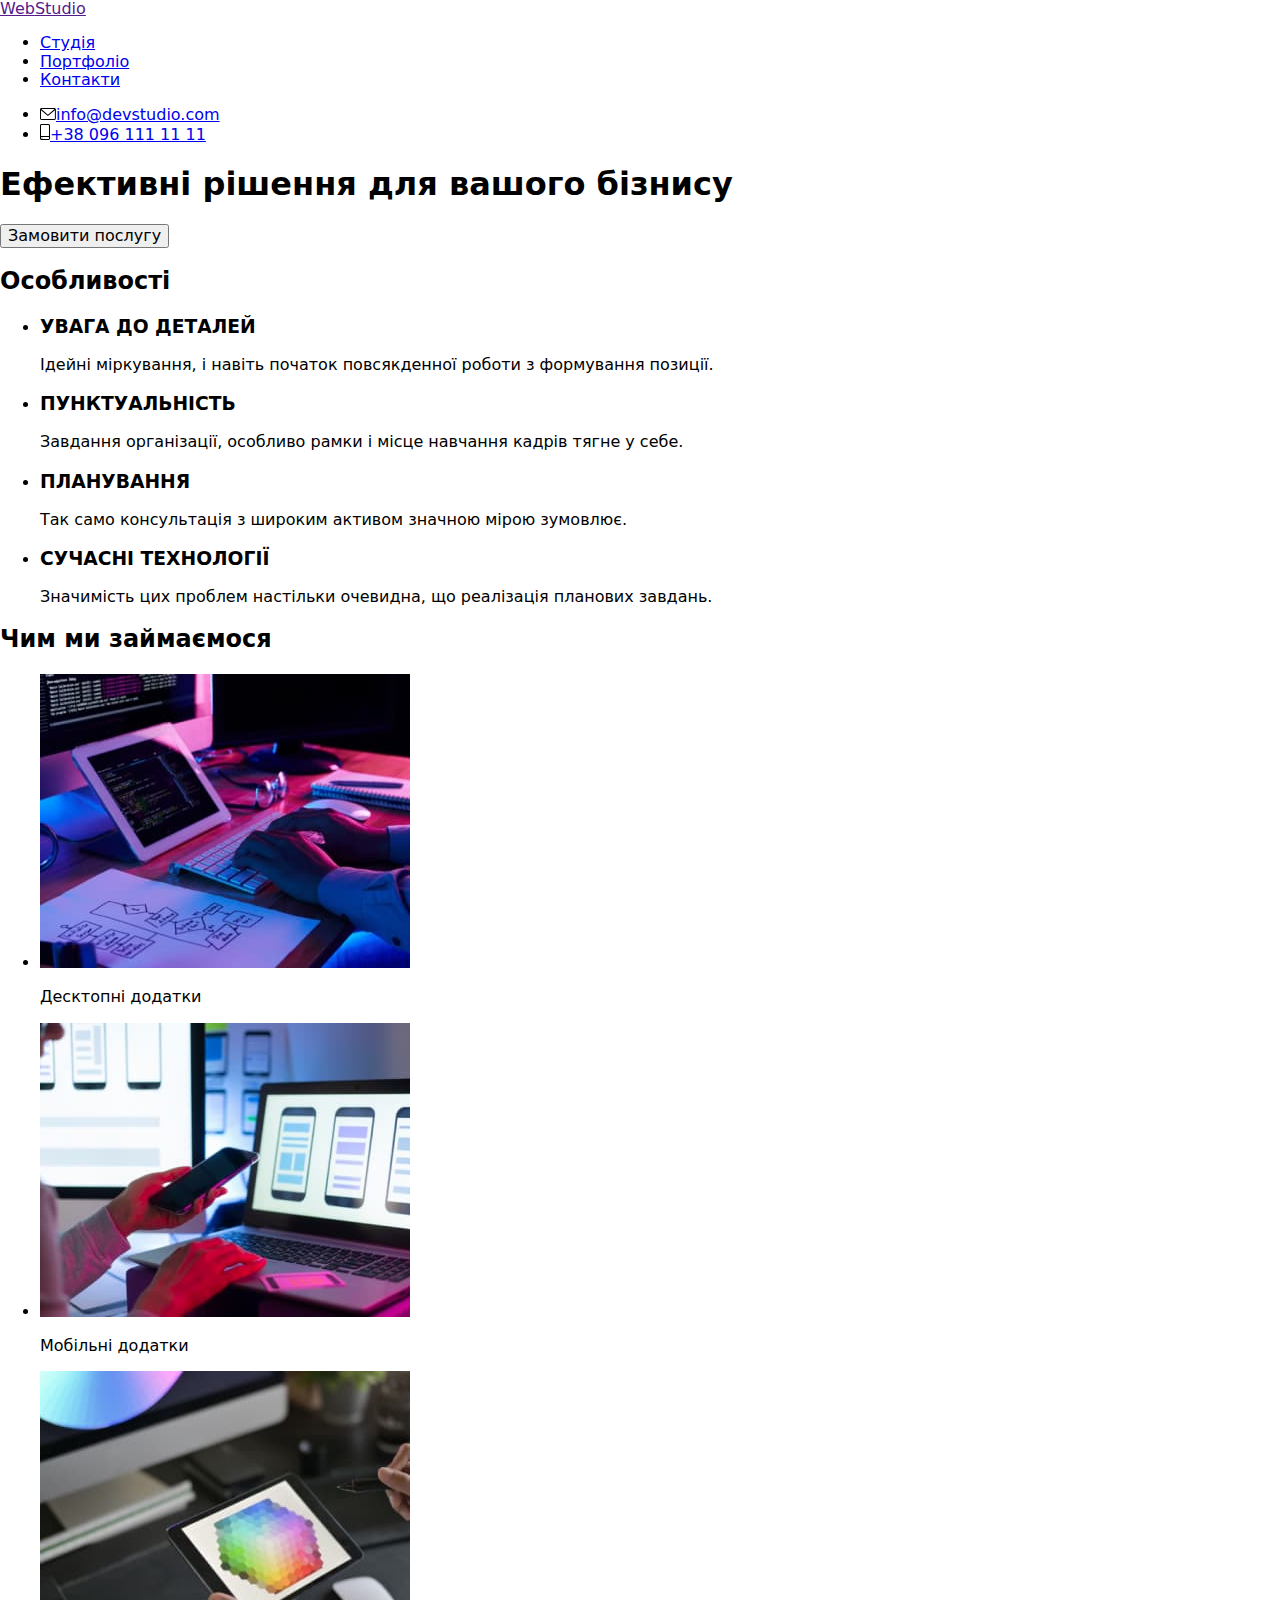
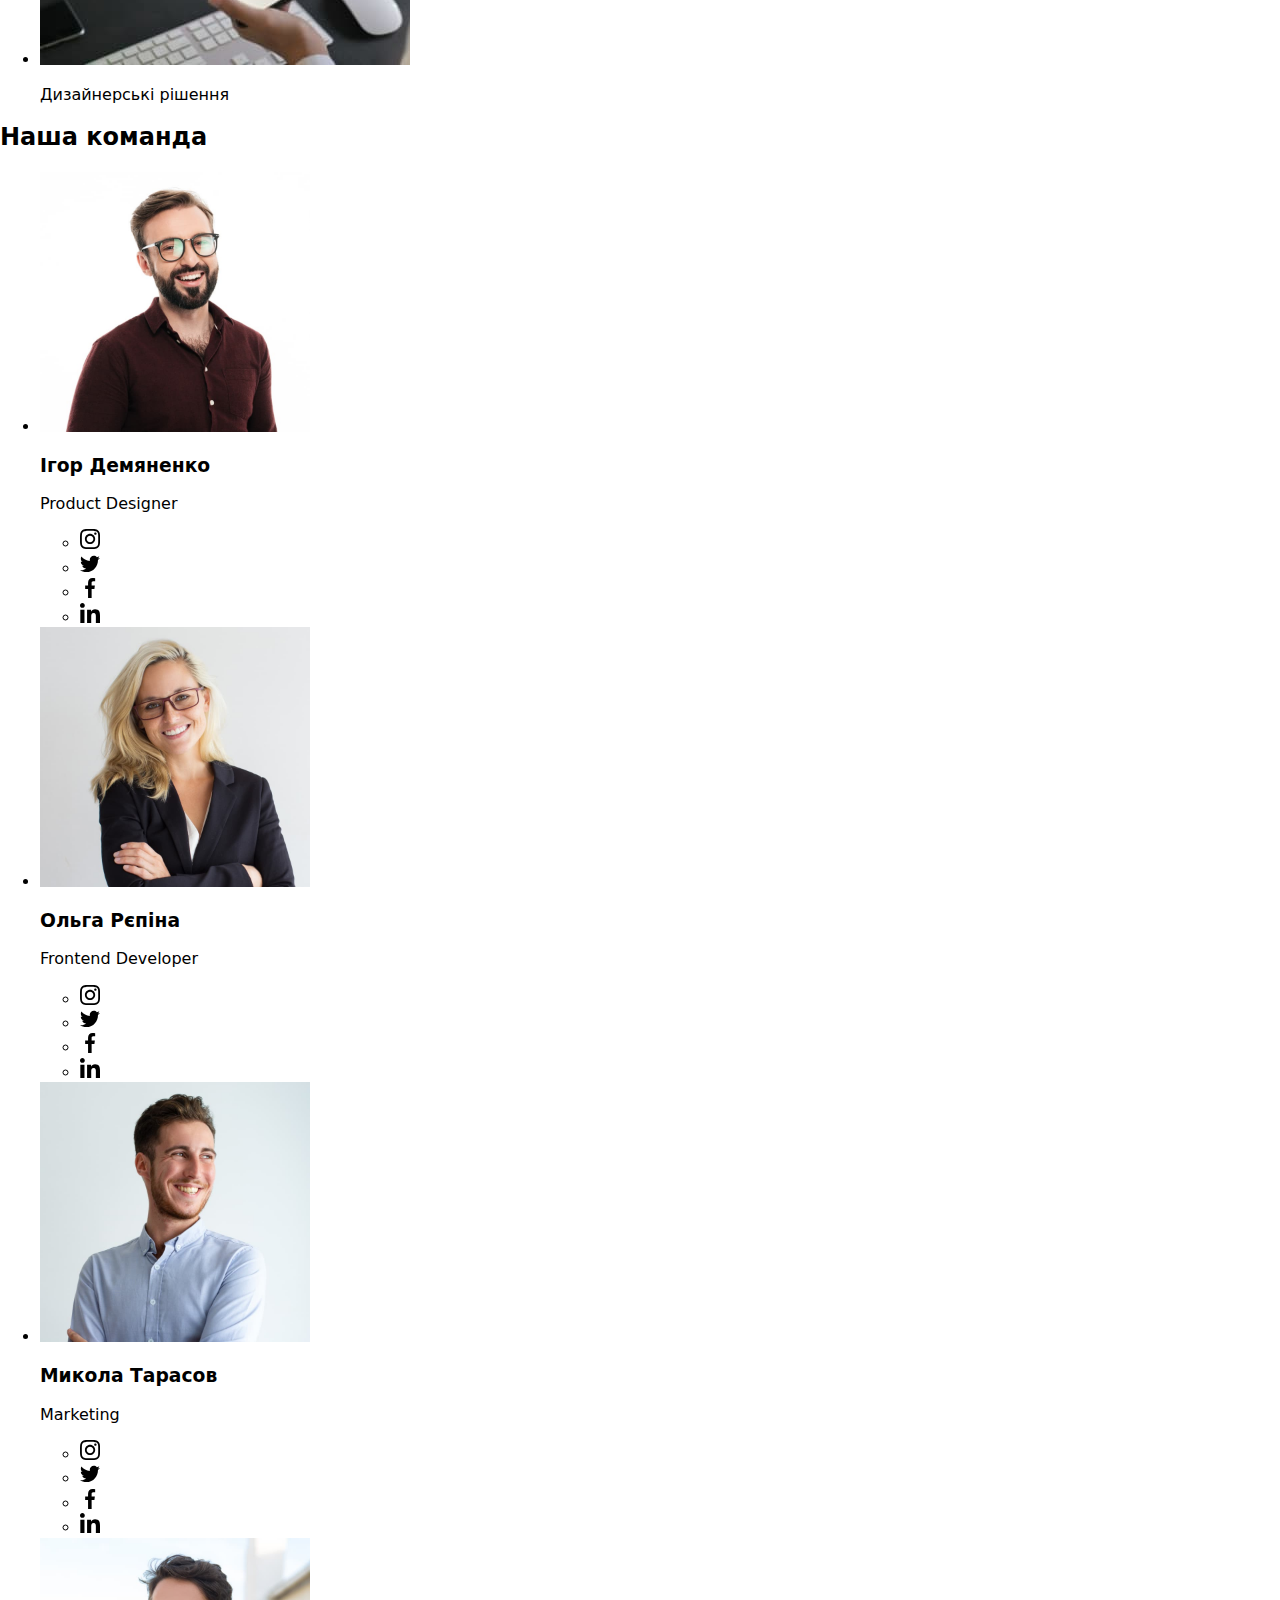
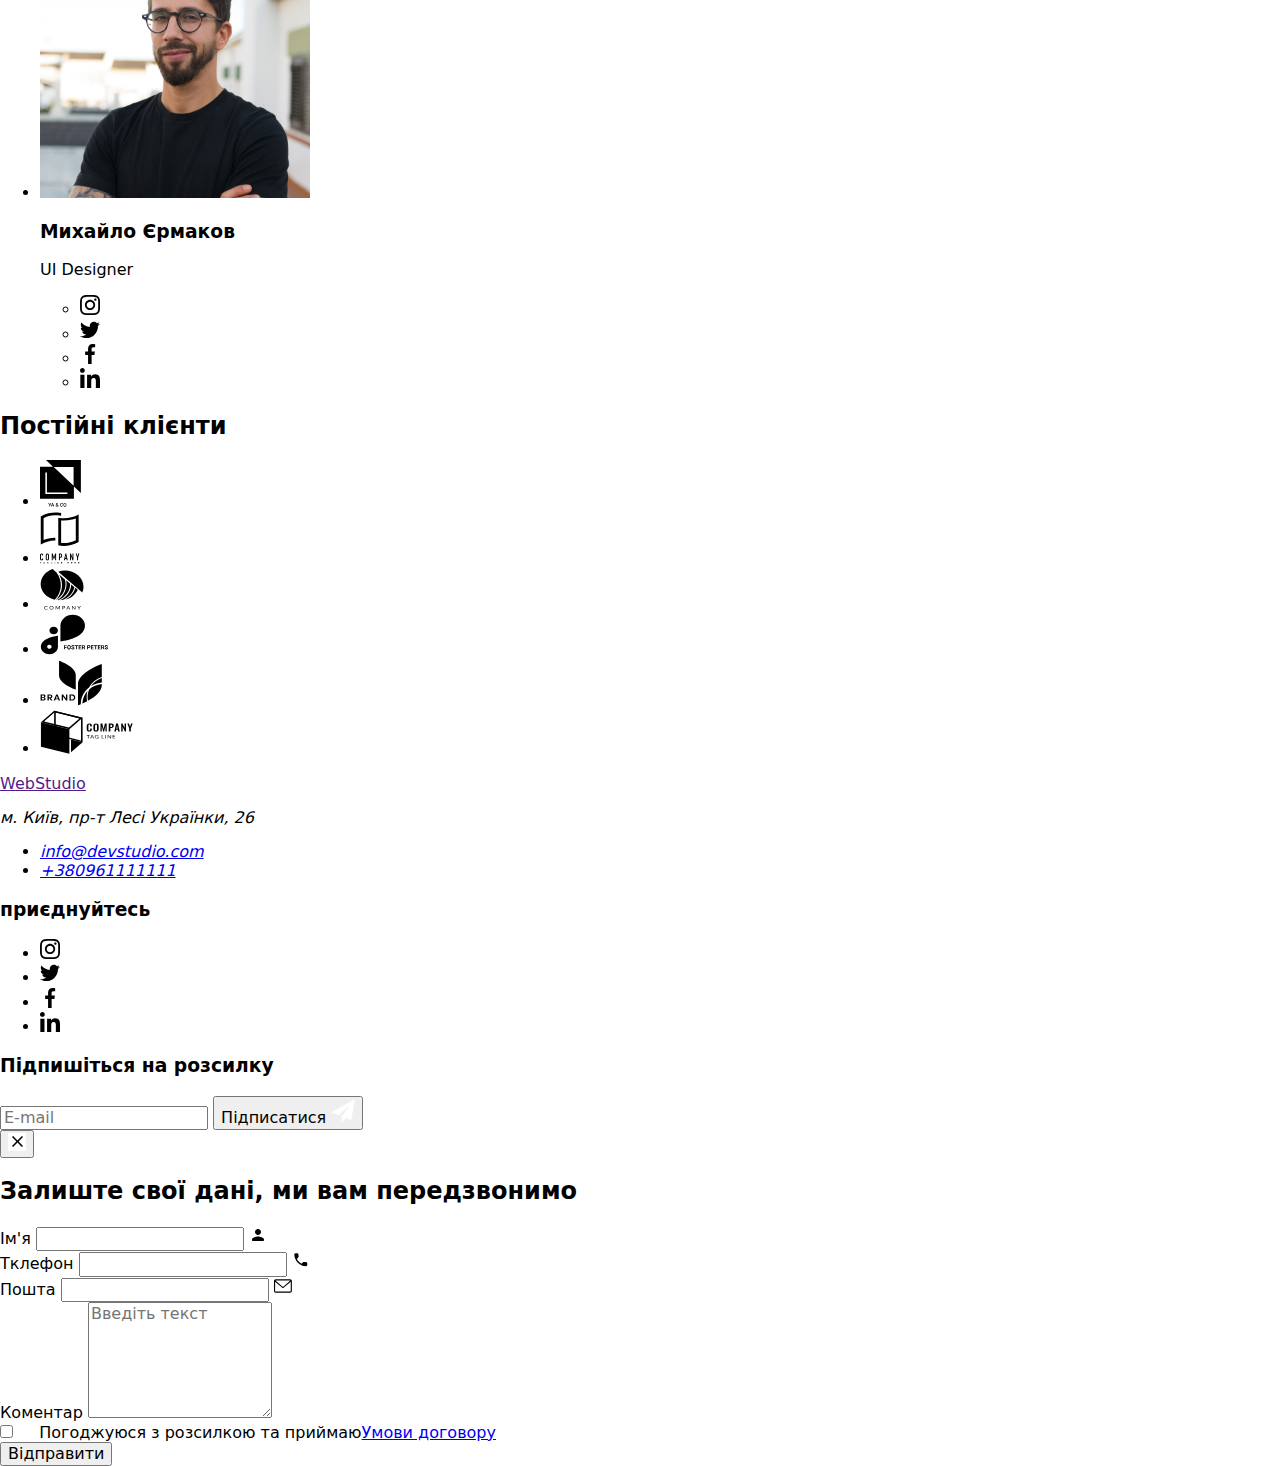
==== commit 4264402e: "1-5" ====
--- a/index.html
+++ b/index.html
@@ -9,7 +9,7 @@
     <link rel="preconnect" href="https://fonts.gstatic.com" crossorigin>
     <link href="https://fonts.googleapis.com/css2?family=Oleo+Script&family=Raleway:wght@700&family=Roboto:wght@400;500;700;900&display=swap" rel="stylesheet">
     <link rel="stylesheet" href="https://cdnjs.cloudflare.com/ajax/libs/modern-normalize/1.1.0/modern-normalize.min.css">
-    <link rel="stylesheet" href="./css/styls.css">
+    <link rel="stylesheet" href="">
 </head>
 <body class="body">
     <!--шапка-->    
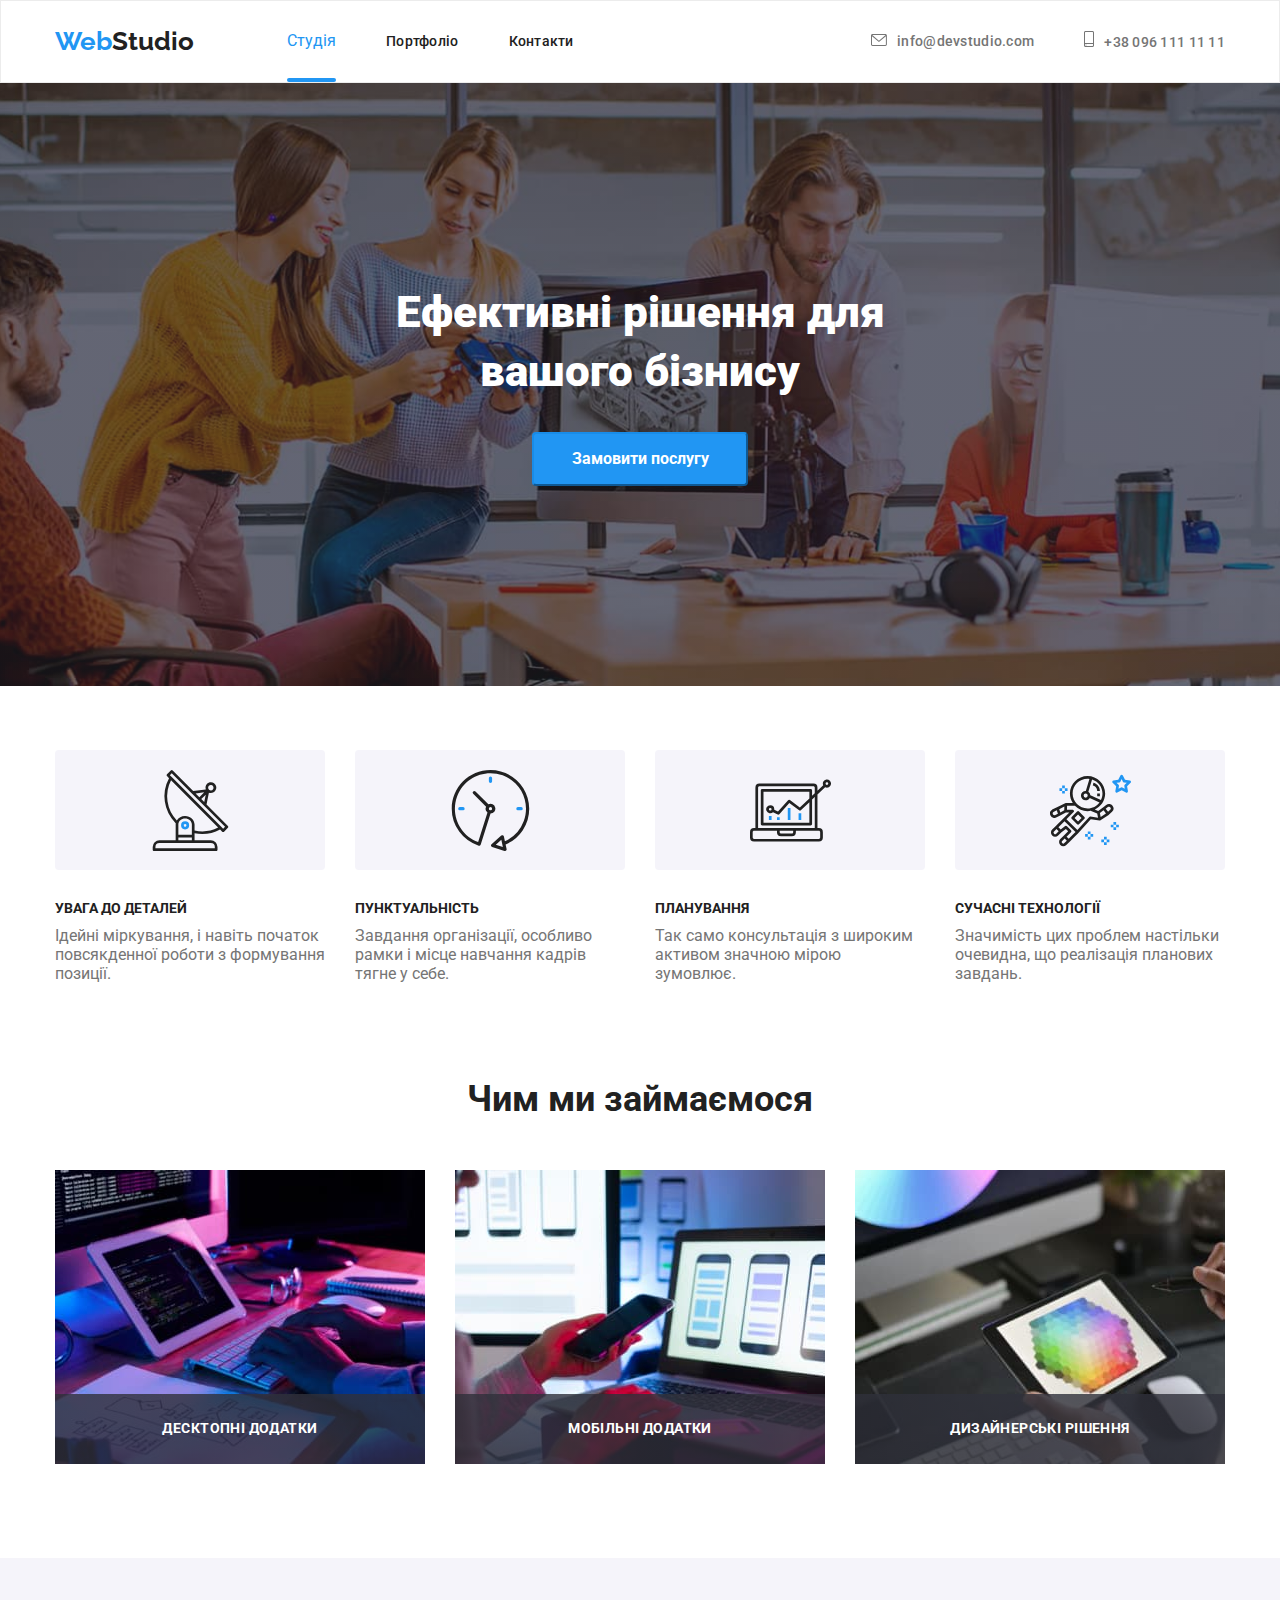
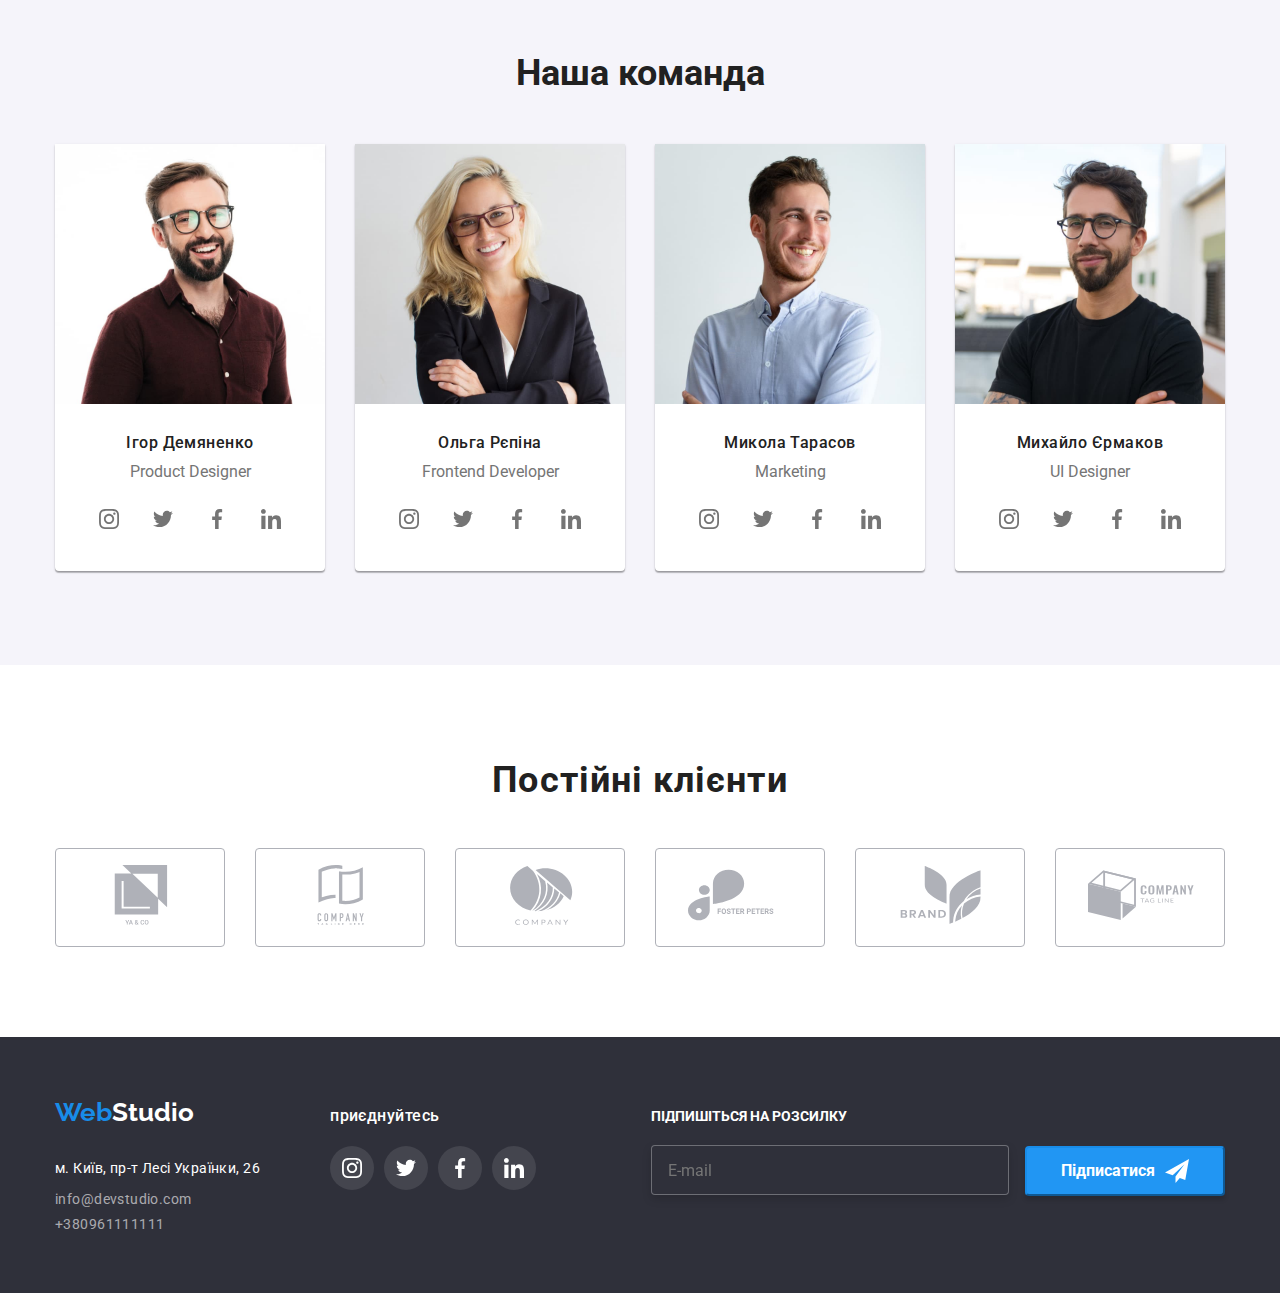
==== commit e14a94e6: "scss" ====
--- a/index.html
+++ b/index.html
@@ -9,7 +9,7 @@
     <link rel="preconnect" href="https://fonts.gstatic.com" crossorigin>
     <link href="https://fonts.googleapis.com/css2?family=Oleo+Script&family=Raleway:wght@700&family=Roboto:wght@400;500;700;900&display=swap" rel="stylesheet">
     <link rel="stylesheet" href="https://cdnjs.cloudflare.com/ajax/libs/modern-normalize/1.1.0/modern-normalize.min.css">
-    <link rel="stylesheet" href="">
+    <link rel="stylesheet" href="./css/main.min.css">
 </head>
 <body class="body">
     <!--шапка-->    
--- a/css/main.min.css
+++ b/css/main.min.css
@@ -0,0 +1 @@
+html{-webkit-box-sizing:border-box;box-sizing:border-box}*,*::before,*::after{-webkit-box-sizing:inherit;box-sizing:inherit}p,h1,h2,h3,h4,h5,h6{margin:0px}textarea{resize:none}img{display:block}a{text-decoration:none}ul{list-style:none;padding-left:0px;margin:0px}.contarner{width:1200px;padding:0px 15px;margin:0 auto}body{font-family:"Roboto","Raleway",Arial,Helvetica,sans-serif;background-color:#fff;color:#757575}.header{border:1px solid #ececec}.header__logo{margin-right:93px;font-family:"Raleway";font-weight:700;font-size:26px;line-height:1.2;color:#212121;-webkit-box-align:center;-ms-flex-align:center;align-items:center;margin-top:25px;margin-bottom:24px}.header__styls-logo{color:#2196f3}.header__menu-nav{display:-webkit-box;display:-ms-flexbox;display:flex;-webkit-box-pack:center;-ms-flex-pack:center;justify-content:center;-webkit-box-align:center;-ms-flex-align:center;align-items:center}.header__nav{display:-webkit-box;display:-ms-flexbox;display:flex;-webkit-box-pack:center;-ms-flex-pack:center;justify-content:center;-webkit-box-align:center;-ms-flex-align:center;align-items:center}.site-nav__link{display:block;font-style:normal;text-align:center;font-weight:500;font-size:14px;line-height:1.33;letter-spacing:.02em;color:#212121;-webkit-box-align:center;-ms-flex-align:center;align-items:center}.header__site-nav{display:-webkit-box;display:-ms-flexbox;display:flex}.site-nav__item{padding-top:31px;padding-bottom:31px;position:relative}.site-nav__item+.site-nav__item{margin-left:50px}.site-nav__link{color:#212121;-webkit-transition:color 250ms cubic-bezier(0.4, 0, 0.2, 1);transition:color 250ms cubic-bezier(0.4, 0, 0.2, 1)}.site-nav__link --active :hover,.site-nav__link --active :focus{color:#2196f3}.site-nav__link--current{color:#2196f3}.site-nav__link--current::after{position:absolute;content:"";width:100%;height:4px;left:0;bottom:0;border-radius:2px;background:#2196f3}.header__cont-nav{display:-webkit-box;display:-ms-flexbox;display:flex;margin-left:auto}.cont-nav__aute-nav{display:-webkit-box;display:-ms-flexbox;display:flex;-webkit-box-align:center;-ms-flex-align:center;align-items:center;font-style:normal;text-align:center;font-weight:500;font-size:14px;line-height:1.33;letter-spacing:.02em;color:#212121;align-items:center}.aute-nav__link{color:#212121;-webkit-transition:color 250ms cubic-bezier(0.4, 0, 0.2, 1);transition:color 250ms cubic-bezier(0.4, 0, 0.2, 1)}.aute-nav__item{display:block}.aute-nav__item+.aute-nav__item{margin-left:50px}.aute-nav .list{display:-webkit-box;display:-ms-flexbox;display:flex;-webkit-box-pack:center;-ms-flex-pack:center;justify-content:center;-webkit-box-align:center;-ms-flex-align:center;align-items:center}.aute-nav__icons-mail,.aute-nav__icons-tel{fill:currentColor;margin-right:10px}.aute-nav__link{color:#757575;-webkit-transition:color 250ms cubic-bezier(0.4, 0, 0.2, 1);transition:color 250ms cubic-bezier(0.4, 0, 0.2, 1)}.aute-nav__link --active :hover,.aute-nav__link --active :focus{color:#2196f3}.hero{text-align:center;background-image:-webkit-gradient(linear, left top, right top, from(rgba(47, 48, 58, 0.4)), to(rgba(47, 48, 58, 0.4))),url("../images/img_fon.jpg");background-image:linear-gradient(to right, rgba(47, 48, 58, 0.4), rgba(47, 48, 58, 0.4)),url("../images/img_fon.jpg");background-repeat:no-repeat;background-position:center;background-size:cover;background-color:#c4c4c4;max-width:1600px;margin:0px auto}.hero-main{display:inline-block;text-align:center}.hero-main__title-hero{margin:auto;max-width:500px;padding-top:200px;margin-bottom:30px;font-weight:900;font-size:44px;line-height:1.36;text-align:center;color:#fff}.hero-main__button{padding:10px 32px;display:inline-block;margin:0 auto;margin-bottom:200px;min-width:216px;font-family:inherit;font-weight:700;font-size:16px;line-height:1.88;cursor:pointer;background:#2196f3;border-radius:4px;border-color:#188ce8;color:#fff;-webkit-transition:background-color 250ms cubic-bezier(0.4, 0, 0.2, 1),color 250ms cubic-bezier(0.4, 0, 0.2, 1);transition:background-color 250ms cubic-bezier(0.4, 0, 0.2, 1),color 250ms cubic-bezier(0.4, 0, 0.2, 1)}.hero-main__button:hover,.hero-main__button:focus{background:#188ce8;border:2px solid #188ce8;-webkit-box-shadow:0px 4px 4px rgba(0,0,0,.15);box-shadow:0px 4px 4px rgba(0,0,0,.15)}.backdrop{position:fixed;top:0;left:0;width:100%;height:100%;background-color:rgba(0,0,0,.2);-webkit-transition:250ms cubic-bezier(0.4, 0, 0.2, 1);transition:250ms cubic-bezier(0.4, 0, 0.2, 1)}.backdrop.is-hidden{opacity:0;visibility:hidden;pointer-events:none;-webkit-transition:250ms cubic-bezier(0.4, 0, 0.2, 1);transition:250ms cubic-bezier(0.4, 0, 0.2, 1)}.modal-but{display:-webkit-box;display:-ms-flexbox;display:flex;-webkit-box-align:center;-ms-flex-align:center;align-items:center;-webkit-box-pack:center;-ms-flex-pack:center;justify-content:center;width:30px;height:30px;left:0;right:0;margin-top:14px;margin-right:14px;margin-left:auto;border:1px solid #afb1b8;border-radius:50%;cursor:pointer;background-color:#fff;padding:0;-webkit-transition:background 250ms cubic-bezier(0.4, 0, 0.2, 1),border 250ms cubic-bezier(0.4, 0, 0.2, 1),fill 250ms cubic-bezier(0.4, 0, 0.2, 1);transition:background 250ms cubic-bezier(0.4, 0, 0.2, 1),border 250ms cubic-bezier(0.4, 0, 0.2, 1),fill 250ms cubic-bezier(0.4, 0, 0.2, 1)}.modal-but:hover .modal-of{fill:#188ce8}.modal{position:absolute;top:50%;left:50%;-webkit-transform:translate(-50%, -50%) scale(1) rotate(0);transform:translate(-50%, -50%) scale(1) rotate(0);width:530px;height:580px;background:#fff;-webkit-box-shadow:0px 1px 3px rgba(0,0,0,.12),0px 1px 1px rgba(0,0,0,.14),0px 2px 1px rgba(0,0,0,.2);box-shadow:0px 1px 3px rgba(0,0,0,.12),0px 1px 1px rgba(0,0,0,.14),0px 2px 1px rgba(0,0,0,.2);border-radius:4px;-webkit-transition:-webkit-transform 250ms cubic-bezier(0.4, 0, 0.2, 1);transition:-webkit-transform 250ms cubic-bezier(0.4, 0, 0.2, 1);transition:transform 250ms cubic-bezier(0.4, 0, 0.2, 1);transition:transform 250ms cubic-bezier(0.4, 0, 0.2, 1), -webkit-transform 250ms cubic-bezier(0.4, 0, 0.2, 1)}.backdrop .is-hidden .modal{-webkit-transform:translate(-50%, -50%) scale(0) rotate(180deg);transform:translate(-50%, -50%) scale(0) rotate(180deg);-webkit-transition:-webkit-transform 250ms cubic-bezier(0.4, 0, 0.2, 1);transition:-webkit-transform 250ms cubic-bezier(0.4, 0, 0.2, 1);transition:transform 250ms cubic-bezier(0.4, 0, 0.2, 1);transition:transform 250ms cubic-bezier(0.4, 0, 0.2, 1), -webkit-transform 250ms cubic-bezier(0.4, 0, 0.2, 1)}.backdrop__form-title{font-family:"Roboto";font-style:normal;font-weight:700;font-size:20px;line-height:1.15;text-align:center;letter-spacing:.03em;margin-bottom:12px;color:#212121}.form{width:448px;margin-left:auto;margin-right:auto;font-family:"Roboto";font-weight:400;font-size:12px;line-height:1.16;letter-spacing:.01em;-webkit-transition:250ms cubic-bezier(0.4, 0, 0.2, 1);transition:250ms cubic-bezier(0.4, 0, 0.2, 1)}.form__form-field{display:-webkit-box;display:-ms-flexbox;display:flex;-webkit-box-orient:vertical;-webkit-box-direction:normal;-ms-flex-direction:column;flex-direction:column;position:relative}.form__form-input{padding:0;margin:0;border:1px solid rgba(33,33,33,.2);border-radius:4px;outline:none;margin-bottom:10px;padding:12px 42px;margin-top:4px}.form__form-input:focus{border-color:#2196f3;-webkit-transition:background-color 250ms cubic-bezier(0.4, 0, 0.2, 1),color 250ms cubic-bezier(0.4, 0, 0.2, 1);transition:background-color 250ms cubic-bezier(0.4, 0, 0.2, 1),color 250ms cubic-bezier(0.4, 0, 0.2, 1)}.form__form-input:focus~.form__modal-form{fill:#188ce8}.form__modal-form{position:absolute;left:12px;bottom:20px}.form__form-coment{margin-bottom:4px}.form__textar{padding:12px 16px;margin-bottom:20px;font-family:"Roboto";font-style:normal;font-weight:400;font-size:12px;line-height:1.16;letter-spacing:.01em;color:rgba(117,117,117,.5);border:1px solid rgba(33,33,33,.2);border-radius:4px;-webkit-transition:background-color 250ms cubic-bezier(0.4, 0, 0.2, 1),color 250ms cubic-bezier(0.4, 0, 0.2, 1);transition:background-color 250ms cubic-bezier(0.4, 0, 0.2, 1),color 250ms cubic-bezier(0.4, 0, 0.2, 1)}.form__textar:focus{outline:none;border-color:#188ce8}.form__form-chek{margin-left:10px;margin-bottom:30px;text-align:center}.form__checkbox{-webkit-appearance:none;-moz-appearance:none;appearance:none;position:absolute;-webkit-transition:background-color 250ms cubic-bezier(0.4, 0, 0.2, 1),color 250ms cubic-bezier(0.4, 0, 0.2, 1);transition:background-color 250ms cubic-bezier(0.4, 0, 0.2, 1),color 250ms cubic-bezier(0.4, 0, 0.2, 1)}.form__checkbox:checked+.form__modal-chek{background-color:#188ce8;border-color:#188ce8;background-origin:content-box}.form__modal-chek{border:2px solid #212121;border-radius:2px;background-color:#fff;margin-right:7px}.form__form-dok{display:-webkit-box;display:-ms-flexbox;display:flex;margin:0 auto;-webkit-box-align:center;-ms-flex-align:center;align-items:center;-webkit-box-pack:center;-ms-flex-pack:center;justify-content:center;font-size:14px;line-height:1.71;letter-spacing:.03em;color:#757575}.form__bat-form{-webkit-box-align:center;-ms-flex-align:center;align-items:center;font-family:"Roboto";font-style:normal;font-weight:700;font-size:16px;line-height:1.88;display:-webkit-box;display:-ms-flexbox;display:flex;align-items:center;text-align:center;letter-spacing:.06em;color:#fff;padding:10px 52px;-webkit-box-pack:center;-ms-flex-pack:center;justify-content:center;margin:0 auto;margin-bottom:40px;background:#188ce8;border-radius:4px;border:none;-webkit-transition:background-color 250ms cubic-bezier(0.4, 0, 0.2, 1),color 250ms cubic-bezier(0.4, 0, 0.2, 1);transition:background-color 250ms cubic-bezier(0.4, 0, 0.2, 1),color 250ms cubic-bezier(0.4, 0, 0.2, 1)}.form__contrakte{font-family:"Roboto";font-style:normal;font-weight:400;font-size:14px;line-height:1.71;letter-spacing:.03em;-webkit-text-decoration-line:underline;text-decoration-line:underline;color:#2196f3;margin-left:7px}.form__bat-form:hover{cursor:pointer;background:#188ce8;-webkit-box-shadow:0px 4px 4px rgba(0,0,0,.15);box-shadow:0px 4px 4px rgba(0,0,0,.15);border-radius:4px;border:1px solid #188ce8}.sectio-main{padding-top:64px;padding-bottom:94px}.sectio-main__feature-title{position:absolute;width:1px;height:1px;margin:-1px;border:0;padding:0;white-space:nowrap;-webkit-clip-path:inset(100%);clip-path:inset(100%);clip:rect(0 0 0 0);overflow:hidden}.sectio-main__cection-list{display:-webkit-box;display:-ms-flexbox;display:flex;background-color:var(--hero-fon-color)}.cection-list__section-wrap::before{display:block;content:"";height:120px;width:270px;background-size:30%;background-repeat:no-repeat;background-position:center;background-color:#f5f4fa;border-radius:4px}.cection-list__section-wrap:nth-child(1)::before{background-image:url(../images/antenna.svg)}.cection-list__section-wrap:nth-child(2)::before{background-image:url(../images/clock.svg)}.cection-list__section-wrap:nth-child(3)::before{background-image:url(../images/diagram.svg)}.cection-list__section-wrap:nth-child(4)::before{background-image:url(../images/astronaut.svg)}.cection-list__section-wrap:not(:last-child){margin-right:30px}.cection-list__title-main{display:block;margin-bottom:10px;margin-top:30px;font-weight:700;font-size:14px;line-height:1.2;color:#212121;text-align:left;background-color:#fff}.cection-list__pri-title{display:block;font-weight:400;font-size:16px;line-height:1.18;color:#757575;text-align:left}.cection-foto{padding-bottom:94px}.cection-foto__section-title{margin-bottom:50px;font-weight:700;font-size:36px;line-height:1.17;text-align:center;color:#212121}.cection-foto__list-ebayt{display:-webkit-box;display:-ms-flexbox;display:flex;-webkit-box-pack:center;-ms-flex-pack:center;justify-content:center;-webkit-box-align:center;-ms-flex-align:center;align-items:center;margin-bottom:94px}.list-ebayt__ebayt-foto:not(:last-child){margin-right:30px}.list-ebayt__ebayt-foto{width:calc((100% - 60px)/3)}.list-ebayt__ebayt-cart{position:relative}.list-ebayt__label{position:absolute;display:-webkit-box;display:-ms-flexbox;display:flex;content:"";-webkit-box-align:center;-ms-flex-align:center;align-items:center;-webkit-box-pack:center;-ms-flex-pack:center;justify-content:center}.list-ebayt__label-titl{position:absolute;display:-webkit-box;display:-ms-flexbox;display:flex;content:"";-webkit-box-align:center;-ms-flex-align:center;align-items:center;-webkit-box-pack:center;-ms-flex-pack:center;justify-content:center;position:absolute;width:370px;height:70px;bottom:0;left:0;font-weight:700;font-size:14px;line-height:1.14;text-align:center;letter-spacing:.03em;text-transform:uppercase;background-image:-webkit-gradient(linear, left top, right top, from(rgba(47, 48, 58, 0.8)), to(rgba(47, 48, 58, 0.8)));background-image:linear-gradient(to right, rgba(47, 48, 58, 0.8), rgba(47, 48, 58, 0.8));color:#fff}.team{background-color:#f5f4fa;padding-top:94px;padding-bottom:94px}.team__team-title{margin-bottom:50px;font-weight:700;font-size:36px;line-height:1.17;text-align:center;color:#212121}.team-list{display:-webkit-box;display:-ms-flexbox;display:flex;-webkit-box-pack:center;-ms-flex-pack:center;justify-content:center;-webkit-box-align:center;-ms-flex-align:center;align-items:center}.team-list__team-cart:not(:last-child){margin-right:30px}.team-list__team-cart{width:calc((100% - 90px)/4)}.team-list__team-cart{-webkit-box-shadow:0px 1px 3px rgba(0,0,0,.12),0px 1px 1px rgba(0,0,0,.14),0px 2px 1px rgba(0,0,0,.2);box-shadow:0px 1px 3px rgba(0,0,0,.12),0px 1px 1px rgba(0,0,0,.14),0px 2px 1px rgba(0,0,0,.2);border-radius:0px 0px 4px 4px;background-color:#fff}.team-list__title-cart{display:-webkit-box;display:-ms-flexbox;display:flex;-webkit-box-pack:center;-ms-flex-pack:center;justify-content:center;-webkit-box-align:center;-ms-flex-align:center;align-items:center;font-style:normal;font-weight:500;font-size:16px;line-height:1.18;letter-spacing:.03em;padding-top:30px;margin-bottom:10px;color:#212121}.team-list__pro-title{display:-webkit-box;display:-ms-flexbox;display:flex;-webkit-box-pack:center;-ms-flex-pack:center;justify-content:center;-webkit-box-align:center;-ms-flex-align:center;align-items:center;margin-bottom:16px;text-align:center}.team-list__timse-soc-list{display:-webkit-box;display:-ms-flexbox;display:flex;-webkit-box-pack:center;-ms-flex-pack:center;justify-content:center;-webkit-box-align:center;-ms-flex-align:center;align-items:center;margin-bottom:30px}.team-list__timse-soc-items{width:44px;height:44px}.team-list__timse-soc-items:not(:last-child){margin-right:10px}.team-list__timse-soc-link{display:-webkit-box;display:-ms-flexbox;display:flex;width:100%;height:100%;background-color:#fff;border-radius:50%;-webkit-box-pack:center;-ms-flex-pack:center;justify-content:center;-webkit-box-align:center;-ms-flex-align:center;align-items:center;fill:#757575;-webkit-transition:background-color 250ms cubic-bezier(0.4, 0, 0.2, 1),color 250ms cubic-bezier(0.4, 0, 0.2, 1),fill 250ms cubic-bezier(0.4, 0, 0.2, 1);transition:background-color 250ms cubic-bezier(0.4, 0, 0.2, 1),color 250ms cubic-bezier(0.4, 0, 0.2, 1),fill 250ms cubic-bezier(0.4, 0, 0.2, 1)}.team-list__timse-soc-icons{fill:currentColor}.team-list__timse-soc-link:hover,.team-list__timse-soc-link:focus{background-color:#2196f3;fill:#fff;-webkit-transition:background-color 250ms cubic-bezier(0.4, 0, 0.2, 1),color 250ms cubic-bezier(0.4, 0, 0.2, 1),fill 250ms cubic-bezier(0.4, 0, 0.2, 1);transition:background-color 250ms cubic-bezier(0.4, 0, 0.2, 1),color 250ms cubic-bezier(0.4, 0, 0.2, 1),fill 250ms cubic-bezier(0.4, 0, 0.2, 1)}.team-list__timse-soc-items{background-position:center;display:block;-webkit-box-pack:center;-ms-flex-pack:center;justify-content:center;-webkit-box-align:center;-ms-flex-align:center;align-items:center}.aside{background-color:#2f303a}.footer-icon-box{display:-webkit-box;display:-ms-flexbox;display:flex}.info-address{display:inline-block;padding-bottom:60px;padding-right:20px}.info-address__aside-logo{font-family:"Raleway";font-weight:700;font-size:26px;line-height:1.2;color:#fff;display:inline-block;margin-top:60px;margin-bottom:28px;text-align:center}.info-address__footer-logo{color:#188ce8}.info-address__aside-text{font-family:"Roboto";font-style:normal;font-weight:400;font-size:14px;line-height:16px;letter-spacing:.03em;color:rgba(255,255,255,.6);font-style:normal;font-weight:400;font-size:14px;line-height:1.71;color:#fff;margin-bottom:12px}.info-address__footr-eml{margin-bottom:9px}.info-address__studio{color:#fff}.info-address__begin-nav{margin-bottom:60px}.info-address__asad-link:hover,.info-address__asad-link:focus{color:#2196f3}.info-address__asad-link{color:rgba(255,255,255,.6);-webkit-transition:background-color 250ms cubic-bezier(0.4, 0, 0.2, 1),color 250ms cubic-bezier(0.4, 0, 0.2, 1),fill 250ms cubic-bezier(0.4, 0, 0.2, 1);transition:background-color 250ms cubic-bezier(0.4, 0, 0.2, 1),color 250ms cubic-bezier(0.4, 0, 0.2, 1),fill 250ms cubic-bezier(0.4, 0, 0.2, 1)}.info-address__begin-nav{font-weight:400;font-size:14px;line-height:1.14;color:rgba(255,255,255,.6);font-family:"Roboto";font-style:normal;letter-spacing:.03em}.footr-form{display:block;-webkit-box-pack:center;-ms-flex-pack:center;justify-content:center;margin-top:72px;margin-left:auto}.footr-form__footr-form-title{color:#fff;text-decoration:none;text-align:left;margin-bottom:20px;font-family:"Roboto";font-style:normal;font-weight:700;font-size:14px;line-height:1.14;text-transform:uppercase}.footr-form__form-input-footr{font-family:"Roboto";font-style:normal;font-weight:400;font-size:16px;line-height:1.25;color:rgba(255,255,255,.6);width:358px;height:50px;background:#2f303a;border:1px solid rgba(255,255,255,.3);-webkit-filter:drop-shadow(0px 4px 4px rgba(0, 0, 0, 0.15));filter:drop-shadow(0px 4px 4px rgba(0, 0, 0, 0.15));border-radius:4px;padding-left:16px;display:-webkit-inline-box;display:-ms-inline-flexbox;display:inline-flex;-webkit-box-pack:center;-ms-flex-pack:center;justify-content:center;-webkit-box-align:center;-ms-flex-align:center;align-items:center;outline:none;margin-right:12px}.footr-form__sub-form-footr{width:200px;height:50px;background:#2196f3;-webkit-box-shadow:0px 4px 4px rgba(0,0,0,.15);box-shadow:0px 4px 4px rgba(0,0,0,.15);border-radius:4px;border-color:#188ce8;font-family:"Roboto";font-style:normal;font-weight:700;font-size:16px;line-height:1.87;color:#fff;-webkit-transition:background 250ms cubic-bezier(0.4, 0, 0.2, 1),color 250ms cubic-bezier(0.4, 0, 0.2, 1);transition:background 250ms cubic-bezier(0.4, 0, 0.2, 1),color 250ms cubic-bezier(0.4, 0, 0.2, 1);display:-webkit-inline-box;display:-ms-inline-flexbox;display:inline-flex;-webkit-box-align:center;-ms-flex-align:center;align-items:center;-webkit-box-pack:center;-ms-flex-pack:center;justify-content:center;fill:#fff}.footr-form__modal-footr{width:24px;height:24px;margin-left:10px}.butn-main{padding-top:94px}.list-portfolio{display:-webkit-box;display:-ms-flexbox;display:flex;-webkit-box-pack:center;-ms-flex-pack:center;justify-content:center;margin-bottom:48px}.list-portfolio__btn-list+.list-portfolio__btn-list{margin-left:8px}.butn-main__feature-title{position:absolute;width:1px;height:1px;margin:-1px;border:0;padding:0;white-space:nowrap;-webkit-clip-path:inset(100%);clip-path:inset(100%);clip:rect(0 0 0 0);overflow:hidden}.list-portfolio__button-listt{padding:6px 22px;display:block;border:rgba(0,0,0,0);font-family:inherit;font-weight:500;font-size:16px;line-height:1.62;cursor:pointer;color:#212121;background:#f5f4fa;border-radius:4px;-webkit-transition:background-color 250ms cubic-bezier(0.4, 0, 0.2, 1),color 250ms cubic-bezier(0.4, 0, 0.2, 1);transition:background-color 250ms cubic-bezier(0.4, 0, 0.2, 1),color 250ms cubic-bezier(0.4, 0, 0.2, 1)}.list-portfolio__button-listt:hover,.list-portfolio__button-listt:focus{background:#2196f3;-webkit-box-shadow:0px 3px 1px rgba(0,0,0,.1),0px 1px 2px rgba(0,0,0,.08),0px 2px 2px rgba(0,0,0,.12);box-shadow:0px 3px 1px rgba(0,0,0,.1),0px 1px 2px rgba(0,0,0,.08),0px 2px 2px rgba(0,0,0,.12);border-radius:4px}.list-galeri{display:-webkit-box;display:-ms-flexbox;display:flex;-ms-flex-wrap:wrap;flex-wrap:wrap;background-color:#fff;-webkit-box-align:center;-ms-flex-align:center;align-items:center}.galeri-cart{width:370px;background:#fff;margin-right:30px;margin-bottom:30px;-webkit-box-shadow:0px 3px 1px rgba(0,0,0,.1),0px 1px 2px rgba(0,0,0,.08),0px 2px 2px rgba(0,0,0,.12);box-shadow:0px 3px 1px rgba(0,0,0,.1),0px 1px 2px rgba(0,0,0,.08),0px 2px 2px rgba(0,0,0,.12);-webkit-box-sizing:border-box;box-sizing:border-box}.galeri-cart__cart-border{background-color:#fff;border:1px solid #eee}.galeri-cart:nth-child(3n){margin-right:0}.galeri-cart__cart-img{display:block}.galeri-cart__cart-hado{text-decoration:none}.galeri-cart:nth-last-child(-n+3){margin-bottom:0}.galeri-cart__title-pro{color:#757575;text-align:left;margin-bottom:20px;margin-left:24px}.galeri-cart__title-gal{font-weight:700;font-size:14px;line-height:1.2;color:#212121;text-align:center;text-align:left;margin-top:20px;margin-bottom:10px;margin-left:24px}.butn-main{padding-bottom:94px}.link{text-decoration:none}.galeri-cart__cart-border{position:relative;overflow:hidden}.galeri-cart__gallery-cart-text{display:-webkit-box;display:-ms-flexbox;display:flex;-webkit-box-pack:center;-ms-flex-pack:center;justify-content:center;-webkit-box-align:center;-ms-flex-align:center;align-items:center;position:absolute;font-family:"Roboto";font-style:normal;font-weight:400;font-size:18px;line-height:1.56;text-align:left;color:#fff;background:rgba(33,150,243,.9);top:0;width:370px;height:294pxpx;padding:63px 24px;-webkit-transform:translateY(100%);transform:translateY(100%);-webkit-transition:-webkit-transform 250ms ease;transition:-webkit-transform 250ms ease;transition:transform 250ms ease;transition:transform 250ms ease, -webkit-transform 250ms ease;-webkit-transition-timing-function:cubic-bezier(0.4, 0, 0.2, 1);transition-timing-function:cubic-bezier(0.4, 0, 0.2, 1)}.galeri-cart__cart-hado:hover .galeri-cart__gallery-cart-text{-webkit-transform:translateY(0);transform:translateY(0)}.galeri-cart__title-pro{color:#757575}.galeri-cart__cart-hado:focus .gallery-cart-text{-webkit-transform:translateY(0);transform:translateY(0)}.galeri-cart__galeri-stil{border:1px solid #eee}.galeri-cart__cart-hado:hover .galeri-cart__galeri-stil{-webkit-box-shadow:0px 1px 1px rgba(0,0,0,.12),0px 4px 4px rgba(0,0,0,.06),1px 4px 6px rgba(0,0,0,.16);box-shadow:0px 1px 1px rgba(0,0,0,.12),0px 4px 4px rgba(0,0,0,.06),1px 4px 6px rgba(0,0,0,.16)}.kleinc{padding-top:94px;padding-bottom:94px}.kleinc__post-title-klains{font-weight:700;font-size:36px;line-height:1.17;letter-spacing:.03em;font-family:"Roboto";color:#212121;text-align:center;margin-bottom:50px}.client-logo{display:-webkit-box;display:-ms-flexbox;display:flex;-webkit-box-align:center;-ms-flex-align:center;align-items:center}.client-logo__kleinc-list+.client-logo__kleinc-list{margin-left:30px}.client-logo__kleinc-list{display:-webkit-box;display:-ms-flexbox;display:flex;-webkit-box-pack:center;-ms-flex-pack:center;justify-content:center;-webkit-box-align:center;-ms-flex-align:center;align-items:center;width:170px;height:92px}.client-logo__kleinc-logo{display:block;border:1px solid #afb1b8;border-color:#afb1b8;border-radius:4px;min-width:170px;min-height:92px;fill:#afb1b8;-webkit-transition:background-color 250ms cubic-bezier(0.4, 0, 0.2, 1),color 250ms cubic-bezier(0.4, 0, 0.2, 1),fill 250ms cubic-bezier(0.4, 0, 0.2, 1);transition:background-color 250ms cubic-bezier(0.4, 0, 0.2, 1),color 250ms cubic-bezier(0.4, 0, 0.2, 1),fill 250ms cubic-bezier(0.4, 0, 0.2, 1)}.client-logo__kleinc-logo:hover,.client-logo__kleinc-logo:focus{border:1px solid #2196f3;border-radius:4px;fill:#2196f3}.client-logo__klent-foto{width:106px;height:60px;margin:16px 32px}.footer-soc-box{display:block}.footr-soc-box__footr-soc-list{display:-webkit-box;display:-ms-flexbox;display:flex;-webkit-box-pack:center;-ms-flex-pack:center;justify-content:center;-webkit-box-align:center;-ms-flex-align:center;align-items:center;margin-left:70px}.footr-soc-box__footr-title{display:inline-block;margin-bottom:20px;font-weight:500;font-size:16px;line-height:1.18;letter-spacing:.03em;color:#fff;text-align:left;margin-top:70px;margin-left:70px}.footr-soc-list__footr-soc-items{width:44px;height:44px}.footr-soc-list__footr-soc-items:not(:last-child){margin-right:10px}.footr-soc-list__footr-soc-link{display:-webkit-box;display:-ms-flexbox;display:flex;width:100%;height:100%;background-color:rgba(255,255,255,.1);border-radius:50%;-webkit-box-pack:center;-ms-flex-pack:center;justify-content:center;-webkit-box-align:center;-ms-flex-align:center;align-items:center;fill:#fff;-webkit-transition:background-color 250ms cubic-bezier(0.4, 0, 0.2, 1),color 250ms cubic-bezier(0.4, 0, 0.2, 1),fill 250ms cubic-bezier(0.4, 0, 0.2, 1);transition:background-color 250ms cubic-bezier(0.4, 0, 0.2, 1),color 250ms cubic-bezier(0.4, 0, 0.2, 1),fill 250ms cubic-bezier(0.4, 0, 0.2, 1)}.footr-soc-list__footr-soc-link:hover,.footr-soc-list__footr-soc-link:focus{background-color:#2196f3}.footr-soc-list__footr-soc-items{background-position:center}/*# sourceMappingURL=main.min.css.map */